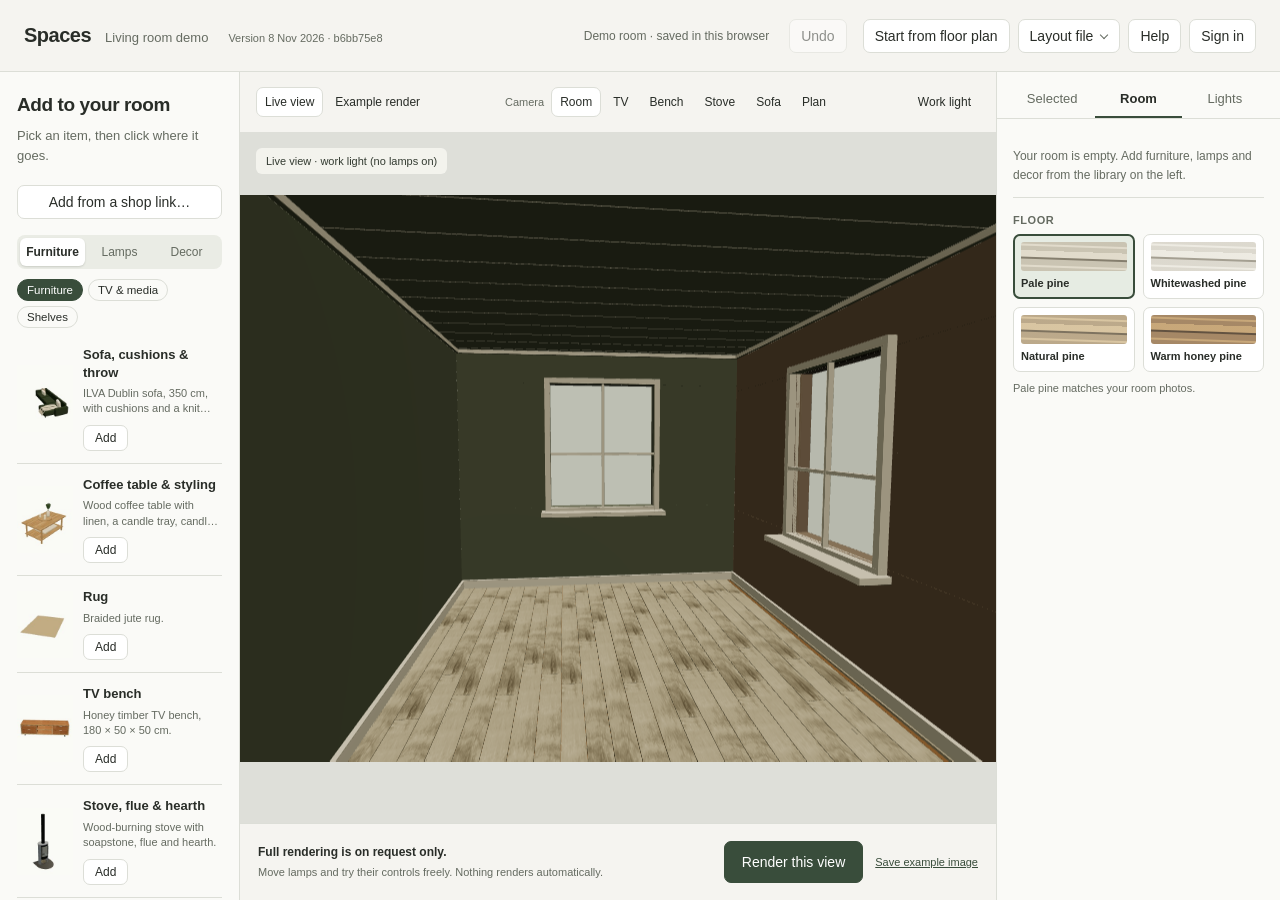
==== index.html @ 084a1c87 "Publish clearer floor-plan outlines and tracing controls Release build b6bb75e823a00968. Retains the" ====
<!doctype html>
<html lang="en"><head><meta charset="utf-8"><meta name="viewport" content="width=device-width,initial-scale=1"><title>Spaces · Room planning demo</title><link rel="stylesheet" href="style.css?v=b6bb75e823a00968"><meta name="render-service" content="https://render.spaces.proto.dk:8443"></head>
<body>
<header><div class="brand"><h1>Spaces</h1><span class="subtitle">Living room demo</span><button id="site-version" class="version" aria-label="Version and help"></button></div><div class="header-actions"><span id="save-status" role="status">Loading your room…</span><button id="undo" disabled>Undo</button><button id="generation-chip" hidden><progress max="1" value="0" aria-hidden="true"></progress><span></span></button><span id="private-project-label"></span><button id="project-save" hidden>Save project</button><button id="projects-open" hidden>My projects</button><details id="layout-menu" class="menu"><summary>Layout file</summary><div class="menu-items"><button id="export-layout">Export layout…</button><button id="import-layout">Import layout…</button><p>A portable copy of your room, lamps and camera.</p></div></details><button id="about-open">Help</button><button id="account-open" disabled>Sign in</button><input type="file" id="import-file" accept="application/json,.json" hidden></div></header>
<main>
<aside class="library" aria-label="Item library"><div class="panel-title"><h2>Add to your room</h2><p>Pick an item, then click where it goes.</p></div><button id="product-open" class="product-link-button">Add from a shop link…</button><div id="category-groups" class="category-groups" role="tablist" aria-label="Item groups"></div><div id="categories" class="categories" role="tablist" aria-label="Item categories"></div><div id="catalogue"></div></aside>
<section class="workspace" aria-label="Interactive room">
<div class="toolbar"><div class="segments"><button id="preview-tab" aria-pressed="true">Live view</button><button id="render-tab" aria-pressed="false">Example render</button></div><div id="cameras" class="segments" role="group" aria-label="Camera"><span class="segments-label">Camera</span><button data-view="room" aria-pressed="true">Room</button><button data-view="tv">TV</button><button data-view="bench">Bench</button><button data-view="stove">Stove</button><button data-view="sofa">Sofa</button><button data-view="plan">Plan</button></div><div class="segments"><button id="work-light" aria-pressed="false" title="Light the room evenly while placing. The full render always uses only your lamps.">Work light</button></div></div>
<div id="viewport"><canvas id="room-canvas" aria-label="Drag the room to change the view. Click an item to select it. Right-click for item actions."></canvas><img id="full-render" src="assets/evening.png" alt="Full Blender evening render of your measured living room" hidden><div id="loading" role="status"><strong id="loading-title">Loading the measured room…</strong><span id="loading-detail">Starting the viewer…</span><button id="retry-loading" hidden>Reload room</button></div><span class="view-badge" id="view-badge">Fast placement preview</span><div id="placement-hint" hidden><span>Click a surface to place this item.</span><button id="placement-done">Done</button></div></div>
<div class="workspace-bottom"><div><strong id="render-title">Full rendering is on request only.</strong><p id="render-status" role="status">Move lamps and try their controls freely. Nothing renders automatically.</p></div><button id="render-button" class="primary" disabled>Render this view</button><a id="download-render" href="assets/evening.png" download="living-room-evening.png">Save example image</a></div>
</section>
<aside class="inspector" aria-label="Your room"><div class="tabs" role="tablist" aria-label="Room panels"><button role="tab" id="tab-selected" data-panel="selected" aria-controls="panel-selected" aria-selected="false">Selected</button><button role="tab" id="tab-room" data-panel="room" aria-controls="panel-room" aria-selected="true">Room <span class="count" id="room-count"></span></button><button role="tab" id="tab-lights" data-panel="lights" aria-controls="panel-lights" aria-selected="false">Lights <span class="count" id="lights-count"></span></button></div>
<section id="panel-selected" class="tab-panel" role="tabpanel" aria-labelledby="tab-selected" hidden><p id="selected-empty" class="empty">Nothing selected. Click an item in the room, or choose one under Room. Right-click an item for quick actions.</p><section id="properties" hidden></section></section>
<section id="panel-room" class="tab-panel" role="tabpanel" aria-labelledby="tab-room"><div id="placed-list"></div><section class="floor-controls" aria-labelledby="floor-heading"><h3 id="floor-heading">Floor</h3><div id="floor-options" class="floor-options"></div><p class="footnote">Pale pine matches your room photos.</p></section></section>
<section id="panel-lights" class="tab-panel" role="tabpanel" aria-labelledby="tab-lights" hidden><div class="lights-head"><p id="lights-summary"></p><button id="all-off">All off</button></div><div id="light-list"></div><p class="footnote">The live view and the full render are lit by these lamps only. Work light, above the room, lights it evenly while you place things.</p></section></aside>
</main>
<dialog id="about"><button id="about-close" class="close" aria-label="Close">×</button><h2>How Spaces works</h2><h3>Add things</h3><p>Pick an item in the library on the left, then click where it goes in the room. Pieces from the starting room are added once, in their modelled size; the other lamp designs are generic examples. <b>Add from a shop link</b> brings in a product: Spaces uses the shop’s own 3D model when the page has one and otherwise builds one from its photos.</p><h3>Move and edit</h3><p>Click an item to select it and drag to move it. Its settings open under <b>Selected</b> on the right, with exact measurements. Right-click an item for quick actions: switch a lamp, hide or remove. <b>Room</b> lists everything in the room; hide, show or remove pieces there, and choose the floor. Plan view makes positions easier to see. Wall lights snap to the chosen wall.</p><h3>Lights</h3><p>Every lamp has its own switch and dimmer under <b>Lights</b>, and its colour and output under Selected. The live view is lit by your lamps only, as the full render is: light and shadows come from each bulb, and a fabric shade glows with the light passing through it. Light bouncing off walls is spread evenly and only the four brightest lamps cast shadows, so the full render remains the reference. <b>Work light</b> lights the room evenly while you place things; it never appears in a render.</p><h3>Saving and rendering</h3><p>Demo edits stay in this browser. Sign in and save a private project to store your work with your Spaces account. Use <b>Layout file</b> to export a portable backup. <b>Render this view</b> asks the Spaces renderer for a full image of a saved private project. Private project edits save automatically to your account; images update only when you request a render. Jobs run one at a time, and finished images stay in My projects.</p><h3>Groups</h3><p>Use <b>New group…</b> under Room to choose pieces that move together, such as the TV arrangement. Click a grouped piece in the room to move its group, or select it in the list to edit it alone. Ungrouping keeps positions.</p><h3>The room</h3><p>Room 287 × 363 × 240 cm. Sofa 350 cm, TV bench 180 × 50 × 50 cm on 10 cm legs, 21 mm acoustic panels, LG G5 65″ and NSG10TY soundbar. Dublin upholstery follows the ILVA references in a darker Crush Forest bouclé; walls use Dyrup’s Dried Oregano and Country Soil swatches, both 02 matt. Paint and fabric colour, lamp output and beam spread are approximations; generic lamps are not manufacturer photometric models. The chaise projection, end-window position, frame trim and forward stove area are estimated.</p><p>Textures and photographed plants: <a href="https://polyhaven.com" target="_blank" rel="noreferrer">Poly Haven, CC0</a>. <a href="https://ilva.dk/products/dublin-sofa-med-chaiselong-1?variant=54618121863507" target="_blank" rel="noreferrer">ILVA sofa reference</a>. <a href="https://dyrup.dk/farver/groen/dried-oregano" target="_blank" rel="noreferrer">Dried Oregano</a> · <a href="https://dyrup.dk/inspiration/trends/aarets-farve-2027-country-soil" target="_blank" rel="noreferrer">Country Soil</a>. Fibrotech panel finishes and slat spacing are visual approximations.</p><p class="about-version" id="about-version"></p></dialog>
<dialog id="group-dialog"><h2>Group items</h2><p>Choose the pieces that should move together. The current TV arrangement and items on the bench are selected to start.</p><label class="field"><span>Group name</span><input id="group-name" type="text" maxlength="80" value="TV arrangement"></label><div id="group-members" class="group-members"></div><p id="group-error" role="alert" hidden></p><p class="footnote">Grouping does not move anything. You can change members or ungroup later. Items attached to walls or the ceiling keep their mounting constraints.</p><div class="actions"><button id="group-cancel">Cancel</button><button id="group-save" class="primary">Save group</button></div></dialog>
<dialog id="product-dialog"><button id="product-close" class="close" aria-label="Close product import">×</button><h2>Add furniture from a link</h2><p>Paste the exact product and variant link. Spaces checks the shared library first.</p><details id="product-experiments"><summary>Try saved sofa comparisons</summary><p>Load a preserved baseline or a completed experimental model without waiting for generation. Known shape defects remain. These tests do not replace the normal product model.</p><label class="field"><span>Saved comparison</span><select id="product-experiment"><option value="">Choose Dublin or Kingston</option></select></label><button id="product-experiment-open">Inspect saved model</button></details><label class="field"><span>Product link</span><input id="product-url" type="url" placeholder="https://www.ikea.com/…" maxlength="2048"></label><button id="product-resolve" class="primary">Find product</button><p id="product-message" role="status"></p><section id="product-generation" hidden><progress id="product-generation-progress" max="1" value="0" aria-label="Model generation progress"></progress><p id="product-generation-status" role="status"></p><p id="product-running-method" class="footnote"></p><div id="generation-source-photos" hidden></div><button id="product-generation-continue" hidden>Keep editing my room</button></section><section id="product-result" hidden><h3 id="product-name"></h3><p id="product-variant"></p><p id="product-method" class="footnote" hidden></p><div id="product-source-photos" hidden></div><p id="product-dimensions"></p><p id="product-lamp" hidden></p><p id="product-fabric" hidden></p><p id="product-credit" class="shared-credit" hidden></p><a id="product-reference" target="_blank" rel="noopener noreferrer">Open product reference</a><section id="product-shared" hidden><h3>Possible shared 3D matches — check the exact product</h3><p id="product-shared-intro"></p><div id="product-shared-list"></div><p id="product-shared-status" role="status"></p><p class="footnote">Found on Sketchfab, where modellers share them under licences that let Spaces use them with credit. Pick one only if it is the same product. Spaces resizes it to the shop's sizes and names its modeller wherever it shows the model.</p></section><section id="product-generate" hidden><details id="product-generate-options"><summary id="product-generate-summary">Generate another model for comparison</summary><div id="product-generate-form" hidden><div id="generate-own"><p>On the shop page, save the main product photo (right-click it and choose Save Image) and add it here with the product's sizes.</p><label class="field"><span>Product name</span><input id="generate-name" maxlength="160" autocomplete="off"></label><label class="field"><span>Product photo · PNG, JPEG or WebP, up to 8 MB</span><input id="generate-photo" type="file" accept="image/png,image/jpeg,image/webp"></label></div><p id="generate-page" hidden>Spaces uses the shop's own product photos. Check the sizes it found and add the missing ones.</p><div class="coordinates generate-sizes"><label class="field"><span>Width (cm)</span><input id="generate-width" type="number" min="1" max="1000" step="0.1" inputmode="decimal"></label><label class="field"><span>Depth (cm)</span><input id="generate-depth" type="number" min="1" max="1000" step="0.1" inputmode="decimal"></label><label class="field"><span>Height (cm)</span><input id="generate-height" type="number" min="1" max="1000" step="0.1" inputmode="decimal"></label></div></div><label class="field"><span>Generation method</span><select id="product-generation-method"><option value="baseline">Current generator</option><option value="fidelity-live-baseline-v1">Experimental · preserved development baseline</option><option value="fidelity-live-v1">Experimental · cushion, seat and arm test</option></select></label><p class="footnote">Experimental methods use up to two product views and the exact fabric sample when usable. Work may continue beyond 15 minutes, up to a 30-minute safety limit. Results may be worse; they stay separate from the normal link cache. Nothing starts until you click Generate.</p><button id="product-generate-start" class="primary">Generate 3D model</button><p id="product-generation-description" class="footnote">Generation runs on the Spaces M1, with no cloud service, and takes 15 to 25 minutes. It fetches the shop's photos and builds the shape from the one that best shows the whole item on a plain background; the others are kept for a new attempt if you report the model. Flat items such as rugs and prints are built from the photo in seconds instead; their photo must show the whole item straight on. You can close this window and keep editing your room meanwhile; full renders and preparing other product links wait until it finishes. The result is an AI approximation of the photo: check it carefully before adding it.</p></details></section><canvas id="product-preview" aria-label="Drag to inspect the product model" hidden></canvas><div class="actions"><button data-product-view="front">Front</button><button data-product-view="side">Side</button><button data-product-view="back">Back</button><button data-product-view="threeQuarter">Three-quarter</button></div><p class="footnote">Check the front, sides and back against the product reference. A correct size alone does not establish a correct shape or finish. A supplied 3D model is used as it is; a model generated from a photo is an AI approximation.</p><button id="product-prepare" hidden>Prepare 3D preview</button><button id="product-wrong" hidden>This model is wrong…</button><label id="product-review-label" hidden><input type="checkbox" id="product-review-check"> I checked the model, variant and dimensions against the product reference. No obvious defects remain.</label><div class="actions"><button id="product-add" class="primary" hidden disabled>Add to room &amp; save for reuse</button></div></section></dialog><dialog id="report-dialog"><button id="report-close" class="close" aria-label="Close report">×</button><h2>Report a wrong model</h2><p id="report-about"></p><form id="report-form"><fieldset class="report-problems"><legend>What is wrong?</legend><label><input type="checkbox" name="problem" value="parts"> Parts missing or extra, such as a leg</label><label><input type="checkbox" name="problem" value="shape"> Wrong shape</label><label><input type="checkbox" name="problem" value="surface"> Wrong surface or colour</label><label><input type="checkbox" name="problem" value="size"> Wrong size</label><label><input type="checkbox" name="problem" value="other"> Something else</label></fieldset><label class="field"><span>What did you notice? (optional)</span><textarea id="report-note" maxlength="1000" rows="3"></textarea></label><label id="report-again-label"><input type="checkbox" id="report-again"> Try again now, from another product photo or with another seed (15 to 25 minutes)</label><p class="footnote">The model is withdrawn from the shared library at once, so nobody else is given it; items already placed in a room stay until you remove them. Your report and the model's generation files are kept, so the cause can be found and fixed for every product. The generator itself is not retrained.</p><p id="report-message" role="status"></p><div class="actions"><button type="button" id="report-cancel">Cancel</button><button type="submit" class="primary" id="report-send">Send report</button></div></form></dialog><dialog id="account-dialog"><button id="account-close" class="close" aria-label="Close account">×</button><h2 id="account-title">Sign in to Spaces</h2><p>Your private projects and reference images stay with your Spaces account. Product models are stored in the separate shared library. <a href="privacy.html" target="_blank" rel="noopener noreferrer">Privacy</a>.</p><div id="account-modes" class="actions"><button data-account-mode="login" aria-pressed="true">Sign in</button><button data-account-mode="register">Create account</button><button data-account-mode="recover">Recover account</button></div><form id="account-form"><label class="field"><span>Username</span><input id="account-username" autocomplete="username" minlength="3" maxlength="40" required></label><label id="account-invitation-field" class="field" hidden><span>Invitation code</span><input id="account-invitation" autocomplete="off" maxlength="80"></label><label id="account-recovery-field" class="field" hidden><span>Recovery code</span><input id="account-recovery-input" autocomplete="off" maxlength="100"></label><section id="account-social"><p>Use your existing account. New Spaces accounts still need an invitation and a Spaces username.</p><div class="actions"><button type="button" data-social-provider="google" disabled>Continue with Google</button><button type="button" data-social-provider="apple" disabled>Continue with Apple</button></div><p id="account-social-status" class="footnote"></p></section><label class="field"><span>Password</span><input id="account-password" type="password" autocomplete="current-password" maxlength="256" required></label><button id="account-password-toggle" type="button" aria-controls="account-password" aria-pressed="false">Show password</button><label id="account-confirm-field" class="field" hidden><span>Repeat password</span><input id="account-confirm" type="password" autocomplete="new-password" maxlength="256"></label><p class="footnote">New passwords need at least 12 characters. Registration is invitation-only.</p><button id="account-submit" class="primary" type="submit">Sign in</button></form><section id="account-signed" hidden><p>Signed in as <strong id="account-user"></strong>.</p><div class="actions"><button id="account-logout">Sign out</button><button id="account-invite" hidden>Create invitation</button></div><p id="account-backup-status" class="footnote"></p><section id="account-social-links"><h3>Connected sign-in options</h3><p>Connect your provider here to keep using this same Spaces account and its private projects.</p><div class="actions"><button type="button" data-social-provider="google" disabled>Connect Google</button><button type="button" data-social-provider="apple" disabled>Connect Apple</button></div><p id="account-linked-status" class="footnote"></p></section><details id="account-sketchfab"><summary>Sketchfab</summary><p>Ready-made 3D models of many products are shared on Sketchfab. Sketchfab lets a model be downloaded only by someone with a free Sketchfab account, so Spaces uses your key when you choose one of those models. On Sketchfab, open Settings, then Password &amp; API, copy your API token and paste it here.</p><p id="account-sketchfab-status" class="footnote"></p><form id="account-sketchfab-form"><label class="field"><span>Sketchfab API token</span><input id="account-sketchfab-token" type="password" autocomplete="off" spellcheck="false" maxlength="64"></label><div class="actions"><button type="submit">Save key</button><button type="button" id="account-sketchfab-remove" hidden>Remove key</button></div></form><p class="footnote">Spaces keeps the key with your account, uses it only to download the models you choose, and never shows it again.</p></details><details id="account-password-options"><summary>Change password</summary><form id="account-password-form"><label class="field"><span>Current password</span><input id="account-current-password" type="password" autocomplete="current-password" maxlength="256" required></label><label class="field"><span>New password</span><input id="account-new-password" type="password" autocomplete="new-password" minlength="12" maxlength="256" required></label><button type="submit">Change password</button></form></details></section><section id="account-recovery" hidden><p>Save this code somewhere private. If you lose access to your sign-in method, it lets you recover your account without email. Spaces cannot show it again.</p><pre id="account-recovery-code"></pre><div class="actions"><button id="account-recovery-save">Download recovery code</button><button id="account-recovery-done" class="primary">I saved my code</button></div></section><p id="account-message" role="alert"></p></dialog>
<dialog id="projects-dialog"><button id="projects-close" class="close" aria-label="Close projects">×</button><h2>My private projects</h2><p id="projects-message" role="status"></p><button id="project-refresh">Refresh</button><div id="project-list"></div><h3>Save a new project</h3><p>The current room becomes a private project. Once saved, its matching demo draft is cleared from this browser so it is not left visible after sign-out.</p><label class="field"><span>Project name</span><input id="project-name" maxlength="100" value="My room"></label><button id="project-create" class="primary">Save current room as new project</button><section id="project-detail" hidden><h3>Saved versions</h3><button id="project-versions">Show version history</button><div id="project-history"></div><h3>Private reference images</h3><p>These belong to this project. Uploading does not request a render or AI generation.</p><label class="field"><span>Add a PNG, JPEG or WebP image (up to 8 MB)</span><input id="project-upload" type="file" accept="image/png,image/jpeg,image/webp"></label><div id="project-references"></div><h3>Private renders</h3><div id="project-renders"></div></section></dialog>
<div id="toast" role="status" hidden></div><script src="boot.js?v=b6bb75e823a00968" data-build="b6bb75e823a00968" data-backend="none" data-built="2026-11-08"></script><script type="module" src="app.js?v=b6bb75e823a00968"></script></body></html>
---- style.css ----
:root{color-scheme:light;--paper:#f5f4f0;--white:#fff;--ink:#292d28;--muted:#656b61;--line:#dcded7;--green:#394d3b;--tint:#e6ece3;--radius:7px;font-family:-apple-system,BlinkMacSystemFont,"Segoe UI",sans-serif;font-size:14px}*{box-sizing:border-box}body{margin:0;background:var(--paper);color:var(--ink)}button,input,select{font:inherit}button,a{touch-action:manipulation}button{cursor:pointer;border:1px solid var(--line);border-radius:var(--radius);background:var(--white);color:var(--ink);padding:8px 11px;white-space:nowrap}button:hover{background:#edf0e9}button:disabled{cursor:default;opacity:.5}button:focus-visible,a:focus-visible,input:focus-visible,select:focus-visible{outline:3px solid #839d7d;outline-offset:2px}a{color:var(--green)}header{height:72px;padding:0 24px;display:flex;align-items:center;justify-content:space-between;border-bottom:1px solid var(--line);gap:20px}.brand{display:flex;gap:14px;align-items:baseline;min-width:0}h1{font-size:20px;font-weight:600;letter-spacing:-.5px;margin:0}.subtitle{color:var(--muted);font-size:13px}.header-actions{display:flex;gap:8px;align-items:center}#save-status{font-size:12px;color:var(--muted);margin-right:12px;max-width:190px}main{display:grid;grid-template-columns:240px minmax(320px,1fr) 284px;height:calc(100dvh - 72px);min-height:600px}.library,.inspector{overflow:auto;background:#fafaf7;padding:22px 17px}.library{border-right:1px solid var(--line)}.inspector{border-left:1px solid var(--line)}.panel-title h2{font-size:19px;letter-spacing:-.4px;font-weight:600;margin:0 0 10px}.panel-title p{color:var(--muted);line-height:1.5;font-size:13px;margin:0 0 20px}.categories{display:flex;gap:5px;flex-wrap:wrap;margin-bottom:6px}.categories button{font-size:11.5px;padding:4px 9px;border-radius:20px;background:transparent}.categories button[aria-selected=true]{background:var(--green);color:white;border-color:var(--green)}.lamp-card{display:grid;grid-template-columns:65px 1fr;gap:10px;padding:15px 0;border-bottom:1px solid var(--line);align-items:center}.lamp-card img{width:65px;height:84px;object-fit:contain}.lamp-card h3{font-size:13px;line-height:1.35;font-weight:600;margin:0 0 5px}.lamp-card p{font-size:11px;line-height:1.4;color:var(--muted);margin:0 0 8px}.lamp-card button{padding:5px 11px;font-size:12px}.footnote{font-size:11px;line-height:1.55;color:var(--muted);margin:16px 0}.workspace{display:flex;min-width:0;flex-direction:column;background:#dedfd9}.toolbar{min-height:60px;display:flex;align-items:center;justify-content:space-between;gap:8px;padding:12px 16px;background:var(--paper);flex-wrap:wrap}.segments{display:flex;gap:3px}.segments button{background:transparent;border-color:transparent;font-size:12px;padding:7px 8px}.segments button[aria-pressed=true]{background:white;border-color:var(--line)}#viewport{flex:1;position:relative;overflow:hidden;min-height:350px}#room-canvas{display:block;position:absolute;left:50%;top:50%;transform:translate(-50%,-50%);touch-action:none}#full-render{width:100%;height:100%;position:absolute;inset:0;object-fit:contain;background:#25251f;user-select:none}.view-badge{position:absolute;left:16px;top:16px;padding:7px 10px;border-radius:6px;background:#f6f6f0e8;color:#333b31;font-size:11px;pointer-events:none}#loading{position:absolute;inset:0;display:grid;place-items:center;background:#e8e9e2;font-size:14px;z-index:5}#loading[hidden]{display:none}#placement-hint{position:absolute;bottom:18px;left:16px;right:16px;background:#f8faf4f2;padding:12px 14px;border-radius:7px;display:flex;justify-content:space-between;align-items:center;gap:12px;font-size:12px}#placement-hint[hidden]{display:none}#placement-hint button{padding:5px 10px}.workspace-bottom{background:var(--paper);display:flex;padding:17px 18px;align-items:center;gap:12px;border-top:1px solid var(--line)}.workspace-bottom>div{flex:1}.workspace-bottom strong{font-size:12px;font-weight:600}.workspace-bottom p{font-size:11px;line-height:1.5;color:var(--muted);margin:5px 0 0;max-width:400px}.primary{background:var(--green);color:white;border-color:var(--green);padding:12px 17px}.primary:hover{background:#2e4231}.workspace-bottom a{font-size:11px;white-space:nowrap}.actions{display:flex;flex-wrap:wrap;gap:6px;margin:12px 0 18px}.actions button{font-size:11px;padding:5px 10px}.placed-row{display:flex;align-items:center;gap:7px;margin:4px -5px;padding:8px 5px;border-radius:6px}.placed-row.selected{background:var(--tint)}.placed-row>button:first-child{background:transparent;border:0;flex:1;text-align:left;white-space:normal;padding:2px;font-size:12px;line-height:1.4}.switch{position:relative;width:32px;height:19px;padding:0;border:0;border-radius:20px;background:#c5c9bf;flex-shrink:0}.switch::after{content:"";position:absolute;width:13px;height:13px;left:3px;top:3px;border-radius:50%;background:white;transition:left .1s}.switch[aria-checked=true]{background:var(--green)}.switch[aria-checked=true]::after{left:16px}.empty{font-size:12px;color:var(--muted);line-height:1.6}#properties h3{font-size:14px;font-weight:600;margin:0 0 5px}#properties .description{font-size:11px;line-height:1.5;color:var(--muted);margin-bottom:14px}.field{display:block;margin:12px 0}.field>span,.field-label{font-size:11px;color:var(--muted);display:flex;justify-content:space-between;margin-bottom:6px}.field input[type=number],.field select{width:100%;background:white;border:1px solid var(--line);border-radius:5px;padding:7px 8px;color:var(--ink);min-width:0}input[type=range]{width:100%;accent-color:var(--green);height:17px}.coordinates{display:grid;grid-template-columns:1fr 1fr;gap:8px}.coordinates .field{margin:3px 0}.coordinates input{font-size:12px}.finish-options{display:flex;gap:5px;margin-bottom:12px}.finish-options button{font-size:11px;padding:6px 10px}.finish-options button[aria-pressed=true]{border-color:var(--green);background:var(--tint)}#position-warning{font-size:11px;line-height:1.5;color:#8c4a25}dialog{border:1px solid var(--line);border-radius:10px;padding:32px;max-width:640px;max-height:85dvh;overflow:auto;color:var(--ink);background:var(--paper)}dialog::backdrop{background:#1c221999}dialog h2{font-size:24px;letter-spacing:-.6px;margin-top:0}dialog h3{font-size:16px;margin-top:25px}dialog p{font-size:13px;line-height:1.7;color:#4b5147}.close{float:right;font-size:20px;padding:2px 9px;margin:-12px -12px 0 12px}#toast{position:fixed;bottom:24px;left:50%;transform:translateX(-50%);z-index:100;background:#283c2b;color:white;box-shadow:0 4px 24px #0002;padding:12px 20px;border-radius:7px;font-size:13px;max-width:90vw}.field small{color:var(--muted);font-size:10px}.stale{color:#94622f!important}@media(max-width:1150px){main{grid-template-columns:210px minmax(290px,1fr) 252px}.library,.inspector{padding:18px 12px}.toolbar{padding:10px 9px}.segments button{padding:6px}.workspace-bottom{flex-wrap:wrap;padding:12px}.workspace-bottom>div{min-width:100%}header{padding:0 16px}.subtitle{display:none}#save-status{max-width:135px}}@media(max-width:820px){header{height:auto;min-height:72px;align-items:flex-start;padding:16px;flex-wrap:wrap;gap:10px}.header-actions{flex-wrap:wrap}#save-status{min-width:150px}main{height:auto;min-height:calc(100dvh - 100px);grid-template-columns:190px minmax(0,1fr)}.workspace{min-height:600px}.inspector{grid-column:1/-1;border-top:1px solid var(--line);border-left:0}}@media(max-width:560px){main{display:flex;flex-direction:column}.library{max-height:360px;order:2;border-top:1px solid var(--line)}.workspace{order:1;min-height:570px}.inspector{order:3;display:block}.catalogue{display:flex}.lamp-card{grid-template-columns:60px 1fr}.workspace-bottom>div{min-width:100%}.toolbar{min-height:86px}header h1{font-size:18px}}
.remove-icon{padding:1px 6px;font-size:19px;line-height:22px;background:transparent;border-color:transparent;color:var(--muted)}.remove-icon:hover{background:#f3e8e1;color:#8c4a25}
.floor-controls{border-top:1px solid var(--line);padding-top:18px;margin-top:22px}.floor-controls h3{font-size:13px;margin:0;font-weight:600}.floor-controls .footnote{margin:10px 0}.floor-options{display:grid;grid-template-columns:1fr 1fr;gap:8px}.floor-option{white-space:normal;text-align:left;padding:7px;display:flex;flex-direction:column;gap:5px;min-width:0}.floor-option[aria-pressed=true]{border:2px solid var(--green);padding:6px;background:var(--tint)}.floor-option strong{font-size:11px;line-height:1.35;font-weight:600}.floor-option small{font-size:10px;line-height:1.4;color:var(--muted)}.floor-swatch{height:29px;width:100%;border-radius:3px;background:repeating-linear-gradient(2deg,var(--wood-mid) 0 4px,var(--wood-light) 5px 6px,var(--wood-mid) 7px 12px,var(--wood-dark) 13px 14px,var(--wood-light) 15px 21px);opacity:.85}
#loading{display:flex;flex-direction:column;align-items:center;justify-content:center;gap:14px;text-align:center;padding:28px}#loading-title{font-size:16px;font-weight:600}#loading-detail{font-size:13px;line-height:1.6;max-width:400px;color:var(--muted)}#retry-loading[hidden]{display:none}

.item-illustration{display:block;width:60px;height:82px;border-radius:3px}.item-illustration.panel{background:repeating-linear-gradient(90deg,#b59466 0 5px,#302e25 5px 8px)}.item-illustration.shelf{height:12px;background:#af8c5a;box-shadow:0 4px 0 #82653f;transform:skewY(-8deg)}.item-illustration.plant{font-size:45px;display:flex;align-items:center;justify-content:center}.check-field{font-size:11px;line-height:1.5}.check-field input{vertical-align:middle;margin-right:6px}

.placed-row small{display:block;color:var(--muted);font-size:10px;line-height:1.4;margin-top:3px}.membership-note{border-top:1px solid var(--line);padding-top:10px;margin-top:14px}.membership-note p{font-size:11px;line-height:1.5;color:var(--muted)}.membership-note button{font-size:11px;white-space:normal}.group-members{max-height:38dvh;overflow:auto;border-top:1px solid var(--line);border-bottom:1px solid var(--line);padding:8px 0}.group-member{display:flex;gap:10px;align-items:flex-start;padding:8px 2px;font-size:13px;line-height:1.45}.group-member input{margin-top:3px;accent-color:var(--green)}.group-member small{display:block;color:var(--muted);font-size:11px}#group-name{width:100%;padding:9px;border:1px solid var(--line);border-radius:5px;background:white;color:var(--ink)}#group-error{color:#8c4a25;font-size:12px}

#item-menu{position:fixed;z-index:110;width:218px;max-width:calc(100vw - 16px);max-height:calc(100dvh - 16px);overflow:auto;background:var(--white);border:1px solid var(--line);border-radius:9px;padding:7px;box-shadow:0 8px 28px #19251933}#item-menu[hidden]{display:none}#item-menu>strong{display:block;font-size:12px;padding:8px 9px;border-bottom:1px solid var(--line);margin-bottom:4px}#item-menu>button{display:block;width:100%;border:0;text-align:left;font-size:12px;padding:9px}#item-menu [data-item-action=remove]{color:#8c3e28}.menu-brightness{display:block;padding:8px 9px;font-size:11px}.menu-brightness output{float:right;color:var(--muted)}.menu-brightness input{display:block;margin-top:8px}

.product-link-button{width:100%;margin:0 0 16px}#product-dialog{max-width:620px;width:calc(100% - 28px);max-height:92vh;overflow:auto}#product-url{width:100%}#product-preview{width:100%;max-width:480px;height:auto;aspect-ratio:1.2;display:block;margin:14px auto;touch-action:none}#product-preview[hidden]{display:none}#product-review-label{display:block;margin:18px 0}#product-review-label[hidden]{display:none}#product-message{white-space:pre-line}#product-generate,#product-generation{margin:16px 0}#product-generate[hidden],#product-generation[hidden],#product-generate-form[hidden]{display:none}#product-generation progress{width:100%;height:10px;accent-color:var(--green)}#product-generation p{margin:6px 0 0}#product-generation-continue{margin-top:10px}#product-generation-continue[hidden]{display:none}#generation-chip{display:flex;align-items:center;gap:8px;font-size:12px;padding:6px 10px}#generation-chip[hidden]{display:none}#generation-chip progress{width:52px;height:6px;accent-color:var(--green)}#generation-chip progress[hidden]{display:none}#generation-chip[data-state=ready]{background:var(--tint);border-color:var(--green)}#generation-chip[data-state=failed]{color:#8c4a25}.generate-sizes{grid-template-columns:repeat(3,minmax(0,1fr))}#generate-name{width:100%;background:white;border:1px solid var(--line);border-radius:5px;padding:7px 8px;color:var(--ink)}#generate-photo{max-width:100%}

#account-dialog,#projects-dialog{max-width:620px;width:calc(100% - 28px);max-height:90dvh;overflow:auto}#account-dialog input:not([type=checkbox]),#project-name{width:100%;padding:9px;border:1px solid var(--line);border-radius:5px;background:white;color:var(--ink)}#account-dialog [hidden],#projects-dialog [hidden]{display:none}#account-dialog pre{white-space:pre-wrap;overflow-wrap:anywhere;padding:15px;background:#e7eadf;font-size:14px}#account-message,#projects-message{line-height:1.55}#private-project-label{font-size:11px;color:var(--green);max-width:180px;overflow:hidden;text-overflow:ellipsis;white-space:nowrap}.private-project-row{display:flex;align-items:center;gap:8px;padding:12px 0;border-bottom:1px solid var(--line);font-size:12px}.private-project-row>div,.private-project-row>span{flex:1;min-width:0;overflow-wrap:anywhere}.private-project-row small{display:block;color:var(--muted);margin-top:5px}.private-project-row button{font-size:11px;white-space:normal}#projects-dialog h3{margin-top:26px}#account-modes{margin:18px 0}#account-signed details{margin-top:18px}
.library-subheading{font-size:11px;font-weight:600;color:var(--muted);margin:14px 0 0}
.piece-state{font-size:10px;color:var(--green);margin-left:8px}
.item-illustration.piece{background:var(--tint)}

#report-dialog{width:calc(100% - 28px);max-width:520px}#report-dialog [hidden]{display:none}.report-problems{border:1px solid var(--line);border-radius:var(--radius);padding:10px 14px;margin:0}.report-problems legend{font-size:12px;font-weight:600;padding:0 4px}.report-problems label,#report-again-label{display:flex;gap:8px;align-items:flex-start;font-size:13px;line-height:1.45;margin:7px 0}#report-note{width:100%;background:white;border:1px solid var(--line);border-radius:5px;padding:7px 8px;color:var(--ink);font:inherit;resize:vertical}#product-wrong{margin-top:8px}

/* Header: the room's name and version, then saving, undo and the few page-wide actions. */
.version{border:0;background:transparent;padding:3px 6px;font-size:11px;color:var(--muted);white-space:nowrap}.version:hover{background:#edf0e9;color:var(--ink)}
.menu{position:relative}.menu>summary{list-style:none;cursor:pointer;border:1px solid var(--line);border-radius:var(--radius);background:var(--white);padding:8px 11px;white-space:nowrap}.menu>summary::-webkit-details-marker{display:none}.menu>summary::after{content:"";display:inline-block;width:5px;height:5px;margin:0 1px 3px 8px;border:solid var(--muted);border-width:0 1.5px 1.5px 0;transform:rotate(45deg)}.menu>summary:hover{background:#edf0e9}.menu>summary:focus-visible{outline:3px solid #839d7d;outline-offset:2px}
.menu-items{position:absolute;right:0;top:calc(100% + 6px);z-index:120;width:230px;background:var(--white);border:1px solid var(--line);border-radius:9px;padding:6px;box-shadow:0 8px 28px #19251933}.menu-items button{display:block;width:100%;border:0;text-align:left;font-size:13px;padding:9px}.menu-items p{font-size:11px;line-height:1.45;color:var(--muted);margin:4px 9px 6px;white-space:normal}

/* Library: three groups, each with a row of short filters. */
.category-groups{display:flex;gap:2px;padding:3px;margin-bottom:10px;border-radius:8px;background:#eaece5}.category-groups button{flex:1;border:0;border-radius:6px;background:transparent;font-size:12px;padding:7px 4px;color:var(--muted)}.category-groups button[aria-selected=true]{background:var(--white);color:var(--ink);font-weight:600;box-shadow:0 1px 2px #1a221a26}
.lamp-card{grid-template-columns:56px 1fr;padding:12px 0}.lamp-card img,.lamp-card .item-illustration{width:56px;height:70px}.lamp-card p{display:-webkit-box;-webkit-line-clamp:2;-webkit-box-orient:vertical;overflow:hidden}
.segments-label{font-size:11px;color:var(--muted);align-self:center;margin:0 4px 0 2px}

/* Right panel: Selected, Room and Lights tabs. */
.inspector{padding:0}
.tabs{position:sticky;top:0;z-index:2;display:flex;padding:8px 12px 0;background:#fafaf7;border-bottom:1px solid var(--line)}.tabs button{flex:1;border:0;border-bottom:2px solid transparent;border-radius:0;background:transparent;padding:11px 4px 10px;font-size:13px;color:var(--muted)}.tabs button:hover{background:transparent;color:var(--ink)}.tabs button[aria-selected=true]{color:var(--ink);font-weight:600;border-bottom-color:var(--green)}
.count{display:inline-block;min-width:18px;font-size:10px;font-weight:500;line-height:16px;text-align:center;padding:0 5px;margin-left:3px;border-radius:9px;background:#e4e7df;color:var(--muted)}.count:empty{display:none}
.tab-panel{padding:16px 16px 28px}.tab-panel[hidden]{display:none}
#selected-empty{margin:6px 0}#selected-empty[hidden]{display:none}
.room-section{margin:0 0 18px}.room-section h3{font-size:11px;font-weight:600;letter-spacing:.05em;text-transform:uppercase;color:var(--muted);margin:0 0 4px}.room-section .count{text-transform:none;letter-spacing:0}
.placed-row{gap:2px;margin:1px -6px;padding:2px 4px 2px 6px}.placed-row:hover{background:#f0f2ec}.placed-row.selected{background:var(--tint)}.placed-row>button:first-child{font-size:12.5px}.placed-row.is-hidden>button:first-child{color:var(--muted)}.group-row strong{font-weight:600}
.icon-button{padding:4px 5px;line-height:0;background:transparent;border-color:transparent;color:var(--muted)}.icon-button:hover{background:#e6e9e1;color:var(--ink)}.placed-row .icon-button,.placed-row .remove-icon{opacity:.6}.placed-row:hover .icon-button,.placed-row:hover .remove-icon,.placed-row .icon-button:focus-visible,.placed-row .remove-icon:focus-visible,.placed-row.is-hidden .icon-button{opacity:1}
#group-media{font-size:12px;margin:6px 0 2px;padding:6px 10px}
.floor-controls{margin-top:4px;padding-top:16px}.floor-controls h3{font-size:11px;letter-spacing:.05em;text-transform:uppercase;color:var(--muted);margin:0 0 8px}.floor-controls .footnote{margin:8px 0 0}.floor-option small{display:none}
.lights-head{display:flex;align-items:center;justify-content:space-between;gap:10px;margin-bottom:4px}.lights-head p{margin:0;font-size:12px;color:var(--muted)}.lights-head button{font-size:12px;padding:6px 10px}
.light-row{padding:10px 0;border-bottom:1px solid var(--line)}.light-row>div:first-child{display:flex;align-items:center;gap:8px}.light-name{flex:1;min-width:0;border:0;background:transparent;text-align:left;white-space:normal;padding:2px 0;font-size:12.5px;line-height:1.4;color:var(--ink)}button.light-name:hover{background:transparent;text-decoration:underline}.light-name small{display:block;font-size:10px;color:var(--muted)}.light-row.selected .light-name{font-weight:600}.light-row.off .light-name{color:var(--muted)}
.light-row .level{display:flex;align-items:center;gap:8px;margin-top:6px}.light-row .level input{height:14px}.light-row output{flex:0 0 32px;font-size:10px;color:var(--muted);text-align:right}.light-row.removed button{font-size:11px;padding:4px 9px}
.about-version{font-size:11px!important;color:var(--muted)!important;border-top:1px solid var(--line);padding-top:12px;margin-top:22px}
#properties .light-row{border-bottom:1px solid var(--line);margin:-4px 0 6px;padding-top:0}#properties .light-row .light-name{font-size:11px;color:var(--muted)}
.item-illustration.shop{display:flex;align-items:center;justify-content:center;background:var(--tint);color:var(--green)}.shop-card .shop-meta{display:block;font-size:10.5px;margin:-4px 0 8px}.shop-actions{display:flex;align-items:center;gap:10px;flex-wrap:wrap}.shop-actions a{font-size:11px;white-space:nowrap}.shop-card .text-button{display:block;background:transparent;border:0;color:var(--muted);font-size:10.5px;padding:0;margin-top:7px;text-decoration:underline;text-underline-offset:2px}.shop-card .text-button:hover{color:var(--ink);background:transparent}.shop-card .piece-state{display:block;margin:6px 0 0}.shop-card .piece-state[hidden],.shop-card .text-button[hidden]{display:none}
#product-shared[hidden],#product-shared-status:empty{display:none}#product-shared-list{display:grid;gap:10px;margin:10px 0}.shared-model{display:grid;grid-template-columns:128px 1fr;gap:12px;align-items:center;padding:10px;border:1px solid var(--line);border-radius:var(--radius);background:var(--white)}.shared-model img{width:128px;height:96px;object-fit:cover;border-radius:5px;background:var(--tint)}.shared-model h4{font-size:13px;line-height:1.35;margin:0 0 4px}.shared-model p{font-size:11.5px;line-height:1.5;margin:0 0 8px;color:var(--muted)}.shared-model button{font-size:12px;padding:6px 11px}.shared-credit{font-size:12px!important}@media(max-width:560px){.shared-model{grid-template-columns:84px 1fr}.shared-model img{width:84px;height:63px}}
/* Floor-plan setup extends the existing app palette; source plans are private
   reference images in a measured SVG editor, never public website assets. */
.floorplan-editor{width:min(1500px,96vw);max-width:none;height:min(1000px,94dvh);max-height:96dvh;padding:0;overflow:hidden;background:#f7f7f1;color:#263b2c;border:1px solid #ccd1c3;border-radius:12px;box-shadow:0 24px 100px #17251e55}
.floorplan-editor::backdrop{background:#17251e85}
.plan-header{display:flex;align-items:center;justify-content:space-between;padding:18px 24px;border-bottom:1px solid #d9ddcf;min-height:80px}
.plan-header h2{margin:3px 0;font-size:24px}.plan-eyebrow{margin:0;font-size:10px;letter-spacing:.12em;color:#66705e}.plan-header .close{position:static;flex-shrink:0}
.plan-layout{display:grid;grid-template-columns:300px minmax(0,1fr);height:calc(100% - 164px);min-height:200px}
.plan-setup{overflow-y:auto;padding:18px 20px;border-right:1px solid #d9ddcf;background:#f4f4ec}.plan-setup section{padding-top:15px;margin-top:16px;border-top:1px solid #d9ddcf}.plan-setup h3{font-size:15px;margin:0 0 8px}.plan-setup h4{font-size:14px;margin:6px 0}.plan-setup p{font-size:12px;line-height:1.55}.plan-setup .field{display:grid;gap:5px;margin:10px 0}.plan-setup .field span{font-size:12px}.plan-setup input:not([type=checkbox]),.plan-setup select{width:100%;min-width:0;padding:9px;border:1px solid #c9d0c0;border-radius:5px;background:white;color:#263b2c}.plan-setup input:focus,.plan-setup select:focus{outline:2px solid #7b9567;outline-offset:1px}
.plan-file-actions{display:flex;gap:7px}.plan-file-actions button:first-child{background:#36573c;color:white}.plan-file-actions button{flex:1}.plan-help{color:#68715f}.plan-measure{display:grid;grid-template-columns:minmax(0,1fr) 70px;gap:8px;margin-bottom:8px}
#plan-properties button{margin:6px 6px 0 0}#plan-properties label:has(input[type=checkbox]){display:flex;gap:7px;font-size:12px;align-items:flex-start;margin:12px 0}
.plan-workspace{min-width:0;display:flex;flex-direction:column;background:#e9ede3}.plan-tools{display:flex;align-items:center;gap:8px;padding:12px;flex-wrap:wrap;border-bottom:1px solid #d6dbce;background:#f7f7f1}.plan-tools button[aria-pressed=true]{background:#36573c;color:white}.plan-tools label{display:flex;align-items:center;gap:5px;font-size:11px;margin-left:auto}.plan-tools input{width:70px;accent-color:#587b43}.plan-tools label+label{margin-left:0}
#plan-canvas-wrap{flex:1;min-height:0;overflow:auto;padding:18px;position:relative}#plan-canvas{display:block;min-width:100%;min-height:480px;height:100%;background:#fff;box-shadow:0 2px 10px #263b2c12;touch-action:none}#plan-canvas [data-point],#plan-canvas [data-calibration]{cursor:grab}#plan-canvas [data-wall],#plan-canvas [data-room],#plan-canvas [data-opening]{cursor:pointer}#plan-canvas :focus{outline:none;filter:drop-shadow(0 0 5px #c08732)}
.plan-caption{display:flex;justify-content:space-between;gap:16px;padding:10px 16px;font-size:11px;color:#56644e;background:#f7f7f1;border-top:1px solid #d6dbce}.plan-footer{display:flex;align-items:center;justify-content:space-between;gap:20px;padding:14px 22px;min-height:82px;border-top:1px solid #d6dbce;background:#f7f7f1}.plan-footer p{font-size:12px;line-height:1.5;margin:0;max-width:850px}.plan-footer button{flex-shrink:0;min-height:42px}.home-controls{padding:10px 0;border-bottom:1px solid #d9ddcf;margin-bottom:10px}.home-controls label{display:grid;gap:4px;font-size:11px;margin:7px 0}.home-controls select{padding:6px;width:100%}.home-controls p{font-size:11px;line-height:1.5;color:#68715f}.home-controls button{margin:6px 5px 0 0}
@media(max-width:800px){.floorplan-editor{width:98vw;height:97dvh;max-height:98dvh}.plan-layout{grid-template-columns:230px minmax(300px,1fr);overflow:auto}.plan-setup{padding:12px}.plan-header{padding:14px 16px}.plan-header h2{font-size:20px}.plan-tools label{margin-left:0}.plan-caption{flex-direction:column;gap:3px}.plan-footer{padding:10px 14px;gap:10px}.plan-footer p{font-size:11px}}

.floorplan-editor [hidden]{display:none!important}
.plan-layout{grid-template-rows:minmax(0,1fr)}.plan-setup,.plan-workspace{min-height:0;height:auto}.plan-setup{width:auto}.plan-workspace{margin:0;padding:0;overflow:hidden}
#plan-canvas{min-height:0}.floorplan-editor button,.floorplan-editor input,.floorplan-editor select{font:inherit}

.plan-file-actions{flex-wrap:wrap}.plan-file-actions button{flex-basis:45%}
.plan-selection{width:min(1200px,94vw);max-width:none;max-height:94dvh;padding:22px;border:1px solid #bbc6b6;border-radius:12px;background:#f7f7f1;color:#263b2c;overflow:auto}.plan-selection::backdrop{background:#17251e85}.plan-selection-heading{display:flex;justify-content:space-between;align-items:center;gap:15px}.plan-selection h2{font-size:23px;margin:0}.plan-selection p{font-size:12px;line-height:1.6}.plan-selection-layout{display:grid;grid-template-columns:minmax(0,1fr) 260px;gap:22px}.plan-selection-layout>div{background:white;align-self:start}.plan-selection svg{width:100%;max-height:65vh;min-height:260px;touch-action:none}.plan-selection [data-crop-handle]{cursor:grab}.plan-selection aside{width:auto;padding:0;border:0;overflow:visible}.plan-selection label{display:grid;gap:4px;font-size:12px;margin:10px 0}.plan-selection select,.plan-selection input{padding:8px;width:100%;min-width:0}.crop-values{display:grid;grid-template-columns:1fr 1fr;gap:0 8px}.plan-selection footer{display:flex;justify-content:space-between;align-items:center;gap:15px;padding:10px 0 0;margin-top:12px}.plan-selection footer p{margin:0}.plan-selection [hidden]{display:none!important}@media(max-width:700px){.plan-selection-layout{grid-template-columns:1fr}.plan-selection svg{max-height:40vh}.plan-selection aside{display:block}}

.drawing-options{display:grid;grid-template-columns:repeat(auto-fit,minmax(150px,1fr));gap:12px;margin:16px 0}.drawing-option{display:grid;grid-template-rows:130px auto;gap:8px;text-align:left;padding:10px;background:#fff;border:2px solid #d2d8cb;border-radius:7px;color:#263b2c}.drawing-option svg{width:100%;height:130px;min-height:0;max-height:130px;background:white}.drawing-option span{font-size:13px;font-weight:600}.drawing-option[aria-checked=true]{border-color:#456d3c;background:#edf3e5}.plan-selection-layout svg{max-height:45vh}

.plan-selection [data-photo-mode],.plan-selection [data-photo-apply],.plan-selection [data-photo-reset],.plan-selection [data-suggest-angle]{font-size:12px;padding:7px;margin:4px 0}.plan-selection [data-photo-options]{border:1px solid #b6c9bc;background:#eef3e9;padding:10px;margin:7px 0}.plan-selection [data-paper-point]{cursor:grab}
/* Keep all four paper corners visible while the adjacent correction fields
   scroll into view. On narrow screens the controls follow the image normally. */
@media(min-width:701px){.plan-selection-layout>div{position:sticky;top:8px}}
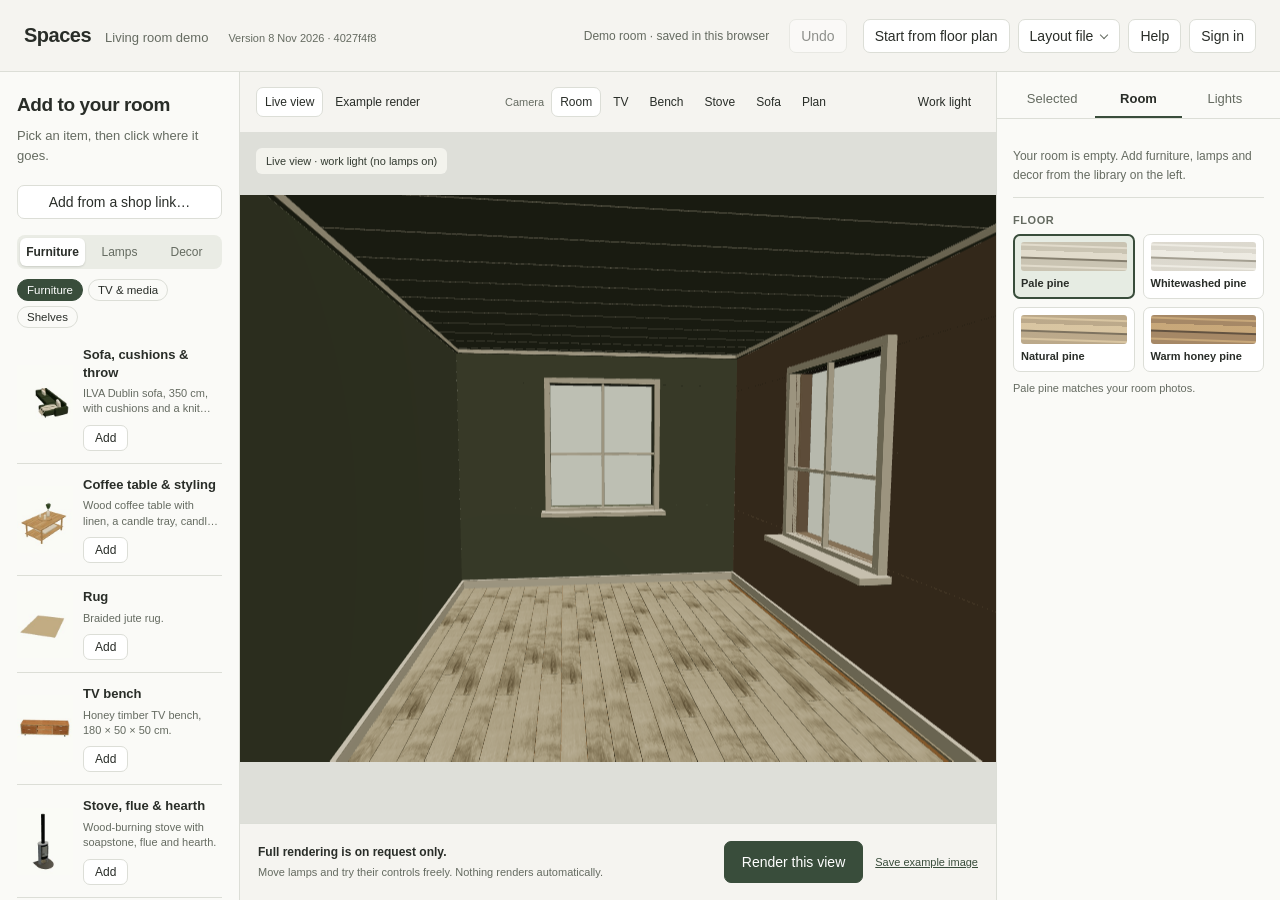
==== commit 01be3d65: "Fix vertically mirrored imported floor-plan views Build 4027f4f8776b6a40 aligns drawing coordinates," ====
--- a/index.html
+++ b/index.html
@@ -1,5 +1,5 @@
 <!doctype html>
-<html lang="en"><head><meta charset="utf-8"><meta name="viewport" content="width=device-width,initial-scale=1"><title>Spaces · Room planning demo</title><link rel="stylesheet" href="style.css?v=b6bb75e823a00968"><meta name="render-service" content="https://render.spaces.proto.dk:8443"></head>
+<html lang="en"><head><meta charset="utf-8"><meta name="viewport" content="width=device-width,initial-scale=1"><title>Spaces · Room planning demo</title><link rel="stylesheet" href="style.css?v=4027f4f8776b6a40"><meta name="render-service" content="https://render.spaces.proto.dk:8443"></head>
 <body>
 <header><div class="brand"><h1>Spaces</h1><span class="subtitle">Living room demo</span><button id="site-version" class="version" aria-label="Version and help"></button></div><div class="header-actions"><span id="save-status" role="status">Loading your room…</span><button id="undo" disabled>Undo</button><button id="generation-chip" hidden><progress max="1" value="0" aria-hidden="true"></progress><span></span></button><span id="private-project-label"></span><button id="project-save" hidden>Save project</button><button id="projects-open" hidden>My projects</button><details id="layout-menu" class="menu"><summary>Layout file</summary><div class="menu-items"><button id="export-layout">Export layout…</button><button id="import-layout">Import layout…</button><p>A portable copy of your room, lamps and camera.</p></div></details><button id="about-open">Help</button><button id="account-open" disabled>Sign in</button><input type="file" id="import-file" accept="application/json,.json" hidden></div></header>
 <main>
@@ -18,4 +18,4 @@
 <dialog id="group-dialog"><h2>Group items</h2><p>Choose the pieces that should move together. The current TV arrangement and items on the bench are selected to start.</p><label class="field"><span>Group name</span><input id="group-name" type="text" maxlength="80" value="TV arrangement"></label><div id="group-members" class="group-members"></div><p id="group-error" role="alert" hidden></p><p class="footnote">Grouping does not move anything. You can change members or ungroup later. Items attached to walls or the ceiling keep their mounting constraints.</p><div class="actions"><button id="group-cancel">Cancel</button><button id="group-save" class="primary">Save group</button></div></dialog>
 <dialog id="product-dialog"><button id="product-close" class="close" aria-label="Close product import">×</button><h2>Add furniture from a link</h2><p>Paste the exact product and variant link. Spaces checks the shared library first.</p><details id="product-experiments"><summary>Try saved sofa comparisons</summary><p>Load a preserved baseline or a completed experimental model without waiting for generation. Known shape defects remain. These tests do not replace the normal product model.</p><label class="field"><span>Saved comparison</span><select id="product-experiment"><option value="">Choose Dublin or Kingston</option></select></label><button id="product-experiment-open">Inspect saved model</button></details><label class="field"><span>Product link</span><input id="product-url" type="url" placeholder="https://www.ikea.com/…" maxlength="2048"></label><button id="product-resolve" class="primary">Find product</button><p id="product-message" role="status"></p><section id="product-generation" hidden><progress id="product-generation-progress" max="1" value="0" aria-label="Model generation progress"></progress><p id="product-generation-status" role="status"></p><p id="product-running-method" class="footnote"></p><div id="generation-source-photos" hidden></div><button id="product-generation-continue" hidden>Keep editing my room</button></section><section id="product-result" hidden><h3 id="product-name"></h3><p id="product-variant"></p><p id="product-method" class="footnote" hidden></p><div id="product-source-photos" hidden></div><p id="product-dimensions"></p><p id="product-lamp" hidden></p><p id="product-fabric" hidden></p><p id="product-credit" class="shared-credit" hidden></p><a id="product-reference" target="_blank" rel="noopener noreferrer">Open product reference</a><section id="product-shared" hidden><h3>Possible shared 3D matches — check the exact product</h3><p id="product-shared-intro"></p><div id="product-shared-list"></div><p id="product-shared-status" role="status"></p><p class="footnote">Found on Sketchfab, where modellers share them under licences that let Spaces use them with credit. Pick one only if it is the same product. Spaces resizes it to the shop's sizes and names its modeller wherever it shows the model.</p></section><section id="product-generate" hidden><details id="product-generate-options"><summary id="product-generate-summary">Generate another model for comparison</summary><div id="product-generate-form" hidden><div id="generate-own"><p>On the shop page, save the main product photo (right-click it and choose Save Image) and add it here with the product's sizes.</p><label class="field"><span>Product name</span><input id="generate-name" maxlength="160" autocomplete="off"></label><label class="field"><span>Product photo · PNG, JPEG or WebP, up to 8 MB</span><input id="generate-photo" type="file" accept="image/png,image/jpeg,image/webp"></label></div><p id="generate-page" hidden>Spaces uses the shop's own product photos. Check the sizes it found and add the missing ones.</p><div class="coordinates generate-sizes"><label class="field"><span>Width (cm)</span><input id="generate-width" type="number" min="1" max="1000" step="0.1" inputmode="decimal"></label><label class="field"><span>Depth (cm)</span><input id="generate-depth" type="number" min="1" max="1000" step="0.1" inputmode="decimal"></label><label class="field"><span>Height (cm)</span><input id="generate-height" type="number" min="1" max="1000" step="0.1" inputmode="decimal"></label></div></div><label class="field"><span>Generation method</span><select id="product-generation-method"><option value="baseline">Current generator</option><option value="fidelity-live-baseline-v1">Experimental · preserved development baseline</option><option value="fidelity-live-v1">Experimental · cushion, seat and arm test</option></select></label><p class="footnote">Experimental methods use up to two product views and the exact fabric sample when usable. Work may continue beyond 15 minutes, up to a 30-minute safety limit. Results may be worse; they stay separate from the normal link cache. Nothing starts until you click Generate.</p><button id="product-generate-start" class="primary">Generate 3D model</button><p id="product-generation-description" class="footnote">Generation runs on the Spaces M1, with no cloud service, and takes 15 to 25 minutes. It fetches the shop's photos and builds the shape from the one that best shows the whole item on a plain background; the others are kept for a new attempt if you report the model. Flat items such as rugs and prints are built from the photo in seconds instead; their photo must show the whole item straight on. You can close this window and keep editing your room meanwhile; full renders and preparing other product links wait until it finishes. The result is an AI approximation of the photo: check it carefully before adding it.</p></details></section><canvas id="product-preview" aria-label="Drag to inspect the product model" hidden></canvas><div class="actions"><button data-product-view="front">Front</button><button data-product-view="side">Side</button><button data-product-view="back">Back</button><button data-product-view="threeQuarter">Three-quarter</button></div><p class="footnote">Check the front, sides and back against the product reference. A correct size alone does not establish a correct shape or finish. A supplied 3D model is used as it is; a model generated from a photo is an AI approximation.</p><button id="product-prepare" hidden>Prepare 3D preview</button><button id="product-wrong" hidden>This model is wrong…</button><label id="product-review-label" hidden><input type="checkbox" id="product-review-check"> I checked the model, variant and dimensions against the product reference. No obvious defects remain.</label><div class="actions"><button id="product-add" class="primary" hidden disabled>Add to room &amp; save for reuse</button></div></section></dialog><dialog id="report-dialog"><button id="report-close" class="close" aria-label="Close report">×</button><h2>Report a wrong model</h2><p id="report-about"></p><form id="report-form"><fieldset class="report-problems"><legend>What is wrong?</legend><label><input type="checkbox" name="problem" value="parts"> Parts missing or extra, such as a leg</label><label><input type="checkbox" name="problem" value="shape"> Wrong shape</label><label><input type="checkbox" name="problem" value="surface"> Wrong surface or colour</label><label><input type="checkbox" name="problem" value="size"> Wrong size</label><label><input type="checkbox" name="problem" value="other"> Something else</label></fieldset><label class="field"><span>What did you notice? (optional)</span><textarea id="report-note" maxlength="1000" rows="3"></textarea></label><label id="report-again-label"><input type="checkbox" id="report-again"> Try again now, from another product photo or with another seed (15 to 25 minutes)</label><p class="footnote">The model is withdrawn from the shared library at once, so nobody else is given it; items already placed in a room stay until you remove them. Your report and the model's generation files are kept, so the cause can be found and fixed for every product. The generator itself is not retrained.</p><p id="report-message" role="status"></p><div class="actions"><button type="button" id="report-cancel">Cancel</button><button type="submit" class="primary" id="report-send">Send report</button></div></form></dialog><dialog id="account-dialog"><button id="account-close" class="close" aria-label="Close account">×</button><h2 id="account-title">Sign in to Spaces</h2><p>Your private projects and reference images stay with your Spaces account. Product models are stored in the separate shared library. <a href="privacy.html" target="_blank" rel="noopener noreferrer">Privacy</a>.</p><div id="account-modes" class="actions"><button data-account-mode="login" aria-pressed="true">Sign in</button><button data-account-mode="register">Create account</button><button data-account-mode="recover">Recover account</button></div><form id="account-form"><label class="field"><span>Username</span><input id="account-username" autocomplete="username" minlength="3" maxlength="40" required></label><label id="account-invitation-field" class="field" hidden><span>Invitation code</span><input id="account-invitation" autocomplete="off" maxlength="80"></label><label id="account-recovery-field" class="field" hidden><span>Recovery code</span><input id="account-recovery-input" autocomplete="off" maxlength="100"></label><section id="account-social"><p>Use your existing account. New Spaces accounts still need an invitation and a Spaces username.</p><div class="actions"><button type="button" data-social-provider="google" disabled>Continue with Google</button><button type="button" data-social-provider="apple" disabled>Continue with Apple</button></div><p id="account-social-status" class="footnote"></p></section><label class="field"><span>Password</span><input id="account-password" type="password" autocomplete="current-password" maxlength="256" required></label><button id="account-password-toggle" type="button" aria-controls="account-password" aria-pressed="false">Show password</button><label id="account-confirm-field" class="field" hidden><span>Repeat password</span><input id="account-confirm" type="password" autocomplete="new-password" maxlength="256"></label><p class="footnote">New passwords need at least 12 characters. Registration is invitation-only.</p><button id="account-submit" class="primary" type="submit">Sign in</button></form><section id="account-signed" hidden><p>Signed in as <strong id="account-user"></strong>.</p><div class="actions"><button id="account-logout">Sign out</button><button id="account-invite" hidden>Create invitation</button></div><p id="account-backup-status" class="footnote"></p><section id="account-social-links"><h3>Connected sign-in options</h3><p>Connect your provider here to keep using this same Spaces account and its private projects.</p><div class="actions"><button type="button" data-social-provider="google" disabled>Connect Google</button><button type="button" data-social-provider="apple" disabled>Connect Apple</button></div><p id="account-linked-status" class="footnote"></p></section><details id="account-sketchfab"><summary>Sketchfab</summary><p>Ready-made 3D models of many products are shared on Sketchfab. Sketchfab lets a model be downloaded only by someone with a free Sketchfab account, so Spaces uses your key when you choose one of those models. On Sketchfab, open Settings, then Password &amp; API, copy your API token and paste it here.</p><p id="account-sketchfab-status" class="footnote"></p><form id="account-sketchfab-form"><label class="field"><span>Sketchfab API token</span><input id="account-sketchfab-token" type="password" autocomplete="off" spellcheck="false" maxlength="64"></label><div class="actions"><button type="submit">Save key</button><button type="button" id="account-sketchfab-remove" hidden>Remove key</button></div></form><p class="footnote">Spaces keeps the key with your account, uses it only to download the models you choose, and never shows it again.</p></details><details id="account-password-options"><summary>Change password</summary><form id="account-password-form"><label class="field"><span>Current password</span><input id="account-current-password" type="password" autocomplete="current-password" maxlength="256" required></label><label class="field"><span>New password</span><input id="account-new-password" type="password" autocomplete="new-password" minlength="12" maxlength="256" required></label><button type="submit">Change password</button></form></details></section><section id="account-recovery" hidden><p>Save this code somewhere private. If you lose access to your sign-in method, it lets you recover your account without email. Spaces cannot show it again.</p><pre id="account-recovery-code"></pre><div class="actions"><button id="account-recovery-save">Download recovery code</button><button id="account-recovery-done" class="primary">I saved my code</button></div></section><p id="account-message" role="alert"></p></dialog>
 <dialog id="projects-dialog"><button id="projects-close" class="close" aria-label="Close projects">×</button><h2>My private projects</h2><p id="projects-message" role="status"></p><button id="project-refresh">Refresh</button><div id="project-list"></div><h3>Save a new project</h3><p>The current room becomes a private project. Once saved, its matching demo draft is cleared from this browser so it is not left visible after sign-out.</p><label class="field"><span>Project name</span><input id="project-name" maxlength="100" value="My room"></label><button id="project-create" class="primary">Save current room as new project</button><section id="project-detail" hidden><h3>Saved versions</h3><button id="project-versions">Show version history</button><div id="project-history"></div><h3>Private reference images</h3><p>These belong to this project. Uploading does not request a render or AI generation.</p><label class="field"><span>Add a PNG, JPEG or WebP image (up to 8 MB)</span><input id="project-upload" type="file" accept="image/png,image/jpeg,image/webp"></label><div id="project-references"></div><h3>Private renders</h3><div id="project-renders"></div></section></dialog>
-<div id="toast" role="status" hidden></div><script src="boot.js?v=b6bb75e823a00968" data-build="b6bb75e823a00968" data-backend="none" data-built="2026-11-08"></script><script type="module" src="app.js?v=b6bb75e823a00968"></script></body></html>
+<div id="toast" role="status" hidden></div><script src="boot.js?v=4027f4f8776b6a40" data-build="4027f4f8776b6a40" data-backend="none" data-built="2026-11-08"></script><script type="module" src="app.js?v=4027f4f8776b6a40"></script></body></html>
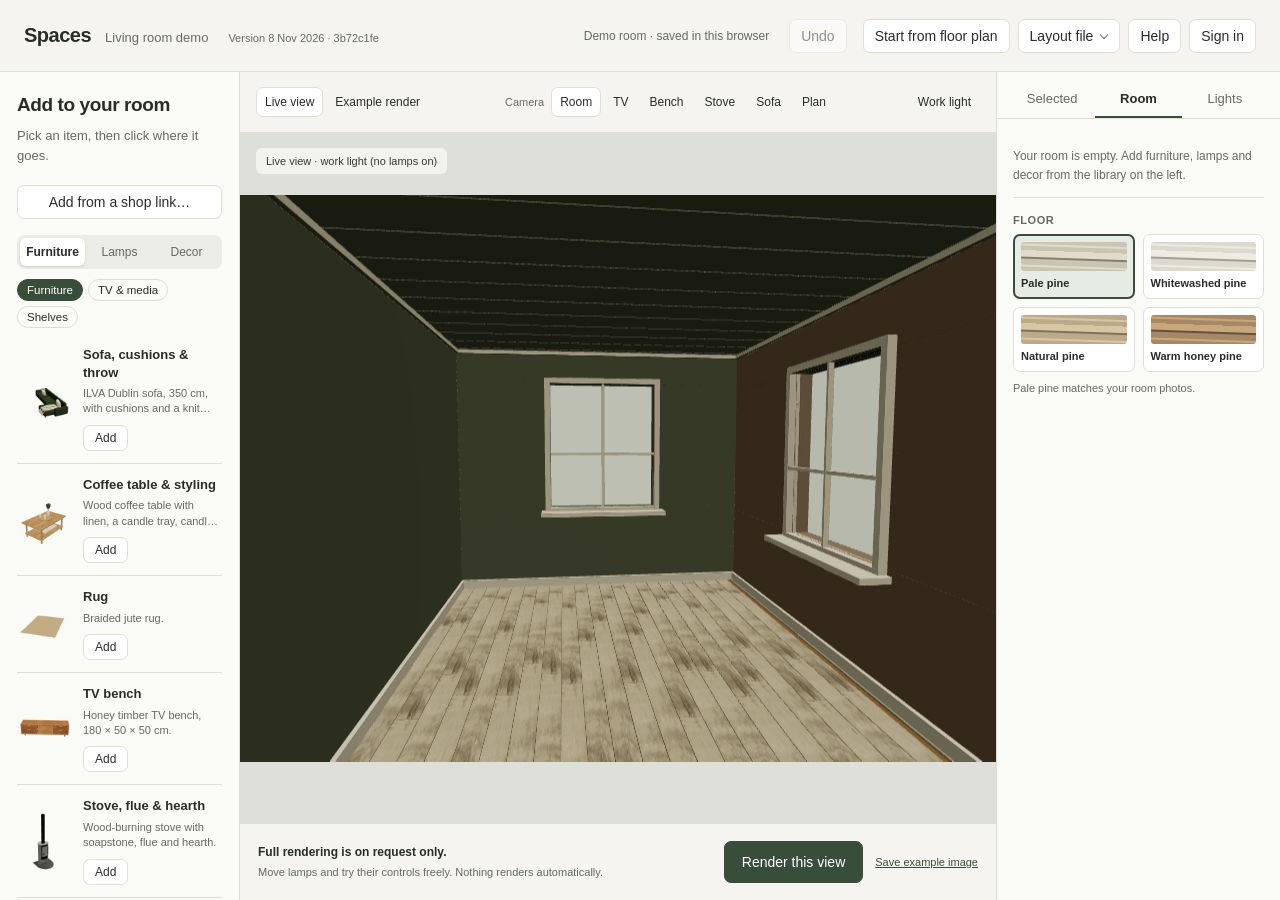
==== commit 0359306a: "Preserve measurement section headings when reading shop pages Build 3b72c1fe3f1d28d4 keeps accessibl" ====
--- a/index.html
+++ b/index.html
@@ -1,5 +1,5 @@
 <!doctype html>
-<html lang="en"><head><meta charset="utf-8"><meta name="viewport" content="width=device-width,initial-scale=1"><title>Spaces · Room planning demo</title><link rel="stylesheet" href="style.css?v=4027f4f8776b6a40"><meta name="render-service" content="https://render.spaces.proto.dk:8443"></head>
+<html lang="en"><head><meta charset="utf-8"><meta name="viewport" content="width=device-width,initial-scale=1"><title>Spaces · Room planning demo</title><link rel="stylesheet" href="style.css?v=3b72c1fe3f1d28d4"><meta name="render-service" content="https://render.spaces.proto.dk:8443"></head>
 <body>
 <header><div class="brand"><h1>Spaces</h1><span class="subtitle">Living room demo</span><button id="site-version" class="version" aria-label="Version and help"></button></div><div class="header-actions"><span id="save-status" role="status">Loading your room…</span><button id="undo" disabled>Undo</button><button id="generation-chip" hidden><progress max="1" value="0" aria-hidden="true"></progress><span></span></button><span id="private-project-label"></span><button id="project-save" hidden>Save project</button><button id="projects-open" hidden>My projects</button><details id="layout-menu" class="menu"><summary>Layout file</summary><div class="menu-items"><button id="export-layout">Export layout…</button><button id="import-layout">Import layout…</button><p>A portable copy of your room, lamps and camera.</p></div></details><button id="about-open">Help</button><button id="account-open" disabled>Sign in</button><input type="file" id="import-file" accept="application/json,.json" hidden></div></header>
 <main>
@@ -18,4 +18,4 @@
 <dialog id="group-dialog"><h2>Group items</h2><p>Choose the pieces that should move together. The current TV arrangement and items on the bench are selected to start.</p><label class="field"><span>Group name</span><input id="group-name" type="text" maxlength="80" value="TV arrangement"></label><div id="group-members" class="group-members"></div><p id="group-error" role="alert" hidden></p><p class="footnote">Grouping does not move anything. You can change members or ungroup later. Items attached to walls or the ceiling keep their mounting constraints.</p><div class="actions"><button id="group-cancel">Cancel</button><button id="group-save" class="primary">Save group</button></div></dialog>
 <dialog id="product-dialog"><button id="product-close" class="close" aria-label="Close product import">×</button><h2>Add furniture from a link</h2><p>Paste the exact product and variant link. Spaces checks the shared library first.</p><details id="product-experiments"><summary>Try saved sofa comparisons</summary><p>Load a preserved baseline or a completed experimental model without waiting for generation. Known shape defects remain. These tests do not replace the normal product model.</p><label class="field"><span>Saved comparison</span><select id="product-experiment"><option value="">Choose Dublin or Kingston</option></select></label><button id="product-experiment-open">Inspect saved model</button></details><label class="field"><span>Product link</span><input id="product-url" type="url" placeholder="https://www.ikea.com/…" maxlength="2048"></label><button id="product-resolve" class="primary">Find product</button><p id="product-message" role="status"></p><section id="product-generation" hidden><progress id="product-generation-progress" max="1" value="0" aria-label="Model generation progress"></progress><p id="product-generation-status" role="status"></p><p id="product-running-method" class="footnote"></p><div id="generation-source-photos" hidden></div><button id="product-generation-continue" hidden>Keep editing my room</button></section><section id="product-result" hidden><h3 id="product-name"></h3><p id="product-variant"></p><p id="product-method" class="footnote" hidden></p><div id="product-source-photos" hidden></div><p id="product-dimensions"></p><p id="product-lamp" hidden></p><p id="product-fabric" hidden></p><p id="product-credit" class="shared-credit" hidden></p><a id="product-reference" target="_blank" rel="noopener noreferrer">Open product reference</a><section id="product-shared" hidden><h3>Possible shared 3D matches — check the exact product</h3><p id="product-shared-intro"></p><div id="product-shared-list"></div><p id="product-shared-status" role="status"></p><p class="footnote">Found on Sketchfab, where modellers share them under licences that let Spaces use them with credit. Pick one only if it is the same product. Spaces resizes it to the shop's sizes and names its modeller wherever it shows the model.</p></section><section id="product-generate" hidden><details id="product-generate-options"><summary id="product-generate-summary">Generate another model for comparison</summary><div id="product-generate-form" hidden><div id="generate-own"><p>On the shop page, save the main product photo (right-click it and choose Save Image) and add it here with the product's sizes.</p><label class="field"><span>Product name</span><input id="generate-name" maxlength="160" autocomplete="off"></label><label class="field"><span>Product photo · PNG, JPEG or WebP, up to 8 MB</span><input id="generate-photo" type="file" accept="image/png,image/jpeg,image/webp"></label></div><p id="generate-page" hidden>Spaces uses the shop's own product photos. Check the sizes it found and add the missing ones.</p><div class="coordinates generate-sizes"><label class="field"><span>Width (cm)</span><input id="generate-width" type="number" min="1" max="1000" step="0.1" inputmode="decimal"></label><label class="field"><span>Depth (cm)</span><input id="generate-depth" type="number" min="1" max="1000" step="0.1" inputmode="decimal"></label><label class="field"><span>Height (cm)</span><input id="generate-height" type="number" min="1" max="1000" step="0.1" inputmode="decimal"></label></div></div><label class="field"><span>Generation method</span><select id="product-generation-method"><option value="baseline">Current generator</option><option value="fidelity-live-baseline-v1">Experimental · preserved development baseline</option><option value="fidelity-live-v1">Experimental · cushion, seat and arm test</option></select></label><p class="footnote">Experimental methods use up to two product views and the exact fabric sample when usable. Work may continue beyond 15 minutes, up to a 30-minute safety limit. Results may be worse; they stay separate from the normal link cache. Nothing starts until you click Generate.</p><button id="product-generate-start" class="primary">Generate 3D model</button><p id="product-generation-description" class="footnote">Generation runs on the Spaces M1, with no cloud service, and takes 15 to 25 minutes. It fetches the shop's photos and builds the shape from the one that best shows the whole item on a plain background; the others are kept for a new attempt if you report the model. Flat items such as rugs and prints are built from the photo in seconds instead; their photo must show the whole item straight on. You can close this window and keep editing your room meanwhile; full renders and preparing other product links wait until it finishes. The result is an AI approximation of the photo: check it carefully before adding it.</p></details></section><canvas id="product-preview" aria-label="Drag to inspect the product model" hidden></canvas><div class="actions"><button data-product-view="front">Front</button><button data-product-view="side">Side</button><button data-product-view="back">Back</button><button data-product-view="threeQuarter">Three-quarter</button></div><p class="footnote">Check the front, sides and back against the product reference. A correct size alone does not establish a correct shape or finish. A supplied 3D model is used as it is; a model generated from a photo is an AI approximation.</p><button id="product-prepare" hidden>Prepare 3D preview</button><button id="product-wrong" hidden>This model is wrong…</button><label id="product-review-label" hidden><input type="checkbox" id="product-review-check"> I checked the model, variant and dimensions against the product reference. No obvious defects remain.</label><div class="actions"><button id="product-add" class="primary" hidden disabled>Add to room &amp; save for reuse</button></div></section></dialog><dialog id="report-dialog"><button id="report-close" class="close" aria-label="Close report">×</button><h2>Report a wrong model</h2><p id="report-about"></p><form id="report-form"><fieldset class="report-problems"><legend>What is wrong?</legend><label><input type="checkbox" name="problem" value="parts"> Parts missing or extra, such as a leg</label><label><input type="checkbox" name="problem" value="shape"> Wrong shape</label><label><input type="checkbox" name="problem" value="surface"> Wrong surface or colour</label><label><input type="checkbox" name="problem" value="size"> Wrong size</label><label><input type="checkbox" name="problem" value="other"> Something else</label></fieldset><label class="field"><span>What did you notice? (optional)</span><textarea id="report-note" maxlength="1000" rows="3"></textarea></label><label id="report-again-label"><input type="checkbox" id="report-again"> Try again now, from another product photo or with another seed (15 to 25 minutes)</label><p class="footnote">The model is withdrawn from the shared library at once, so nobody else is given it; items already placed in a room stay until you remove them. Your report and the model's generation files are kept, so the cause can be found and fixed for every product. The generator itself is not retrained.</p><p id="report-message" role="status"></p><div class="actions"><button type="button" id="report-cancel">Cancel</button><button type="submit" class="primary" id="report-send">Send report</button></div></form></dialog><dialog id="account-dialog"><button id="account-close" class="close" aria-label="Close account">×</button><h2 id="account-title">Sign in to Spaces</h2><p>Your private projects and reference images stay with your Spaces account. Product models are stored in the separate shared library. <a href="privacy.html" target="_blank" rel="noopener noreferrer">Privacy</a>.</p><div id="account-modes" class="actions"><button data-account-mode="login" aria-pressed="true">Sign in</button><button data-account-mode="register">Create account</button><button data-account-mode="recover">Recover account</button></div><form id="account-form"><label class="field"><span>Username</span><input id="account-username" autocomplete="username" minlength="3" maxlength="40" required></label><label id="account-invitation-field" class="field" hidden><span>Invitation code</span><input id="account-invitation" autocomplete="off" maxlength="80"></label><label id="account-recovery-field" class="field" hidden><span>Recovery code</span><input id="account-recovery-input" autocomplete="off" maxlength="100"></label><section id="account-social"><p>Use your existing account. New Spaces accounts still need an invitation and a Spaces username.</p><div class="actions"><button type="button" data-social-provider="google" disabled>Continue with Google</button><button type="button" data-social-provider="apple" disabled>Continue with Apple</button></div><p id="account-social-status" class="footnote"></p></section><label class="field"><span>Password</span><input id="account-password" type="password" autocomplete="current-password" maxlength="256" required></label><button id="account-password-toggle" type="button" aria-controls="account-password" aria-pressed="false">Show password</button><label id="account-confirm-field" class="field" hidden><span>Repeat password</span><input id="account-confirm" type="password" autocomplete="new-password" maxlength="256"></label><p class="footnote">New passwords need at least 12 characters. Registration is invitation-only.</p><button id="account-submit" class="primary" type="submit">Sign in</button></form><section id="account-signed" hidden><p>Signed in as <strong id="account-user"></strong>.</p><div class="actions"><button id="account-logout">Sign out</button><button id="account-invite" hidden>Create invitation</button></div><p id="account-backup-status" class="footnote"></p><section id="account-social-links"><h3>Connected sign-in options</h3><p>Connect your provider here to keep using this same Spaces account and its private projects.</p><div class="actions"><button type="button" data-social-provider="google" disabled>Connect Google</button><button type="button" data-social-provider="apple" disabled>Connect Apple</button></div><p id="account-linked-status" class="footnote"></p></section><details id="account-sketchfab"><summary>Sketchfab</summary><p>Ready-made 3D models of many products are shared on Sketchfab. Sketchfab lets a model be downloaded only by someone with a free Sketchfab account, so Spaces uses your key when you choose one of those models. On Sketchfab, open Settings, then Password &amp; API, copy your API token and paste it here.</p><p id="account-sketchfab-status" class="footnote"></p><form id="account-sketchfab-form"><label class="field"><span>Sketchfab API token</span><input id="account-sketchfab-token" type="password" autocomplete="off" spellcheck="false" maxlength="64"></label><div class="actions"><button type="submit">Save key</button><button type="button" id="account-sketchfab-remove" hidden>Remove key</button></div></form><p class="footnote">Spaces keeps the key with your account, uses it only to download the models you choose, and never shows it again.</p></details><details id="account-password-options"><summary>Change password</summary><form id="account-password-form"><label class="field"><span>Current password</span><input id="account-current-password" type="password" autocomplete="current-password" maxlength="256" required></label><label class="field"><span>New password</span><input id="account-new-password" type="password" autocomplete="new-password" minlength="12" maxlength="256" required></label><button type="submit">Change password</button></form></details></section><section id="account-recovery" hidden><p>Save this code somewhere private. If you lose access to your sign-in method, it lets you recover your account without email. Spaces cannot show it again.</p><pre id="account-recovery-code"></pre><div class="actions"><button id="account-recovery-save">Download recovery code</button><button id="account-recovery-done" class="primary">I saved my code</button></div></section><p id="account-message" role="alert"></p></dialog>
 <dialog id="projects-dialog"><button id="projects-close" class="close" aria-label="Close projects">×</button><h2>My private projects</h2><p id="projects-message" role="status"></p><button id="project-refresh">Refresh</button><div id="project-list"></div><h3>Save a new project</h3><p>The current room becomes a private project. Once saved, its matching demo draft is cleared from this browser so it is not left visible after sign-out.</p><label class="field"><span>Project name</span><input id="project-name" maxlength="100" value="My room"></label><button id="project-create" class="primary">Save current room as new project</button><section id="project-detail" hidden><h3>Saved versions</h3><button id="project-versions">Show version history</button><div id="project-history"></div><h3>Private reference images</h3><p>These belong to this project. Uploading does not request a render or AI generation.</p><label class="field"><span>Add a PNG, JPEG or WebP image (up to 8 MB)</span><input id="project-upload" type="file" accept="image/png,image/jpeg,image/webp"></label><div id="project-references"></div><h3>Private renders</h3><div id="project-renders"></div></section></dialog>
-<div id="toast" role="status" hidden></div><script src="boot.js?v=4027f4f8776b6a40" data-build="4027f4f8776b6a40" data-backend="none" data-built="2026-11-08"></script><script type="module" src="app.js?v=4027f4f8776b6a40"></script></body></html>
+<div id="toast" role="status" hidden></div><script src="boot.js?v=3b72c1fe3f1d28d4" data-build="3b72c1fe3f1d28d4" data-backend="none" data-built="2026-11-08"></script><script type="module" src="app.js?v=3b72c1fe3f1d28d4"></script></body></html>
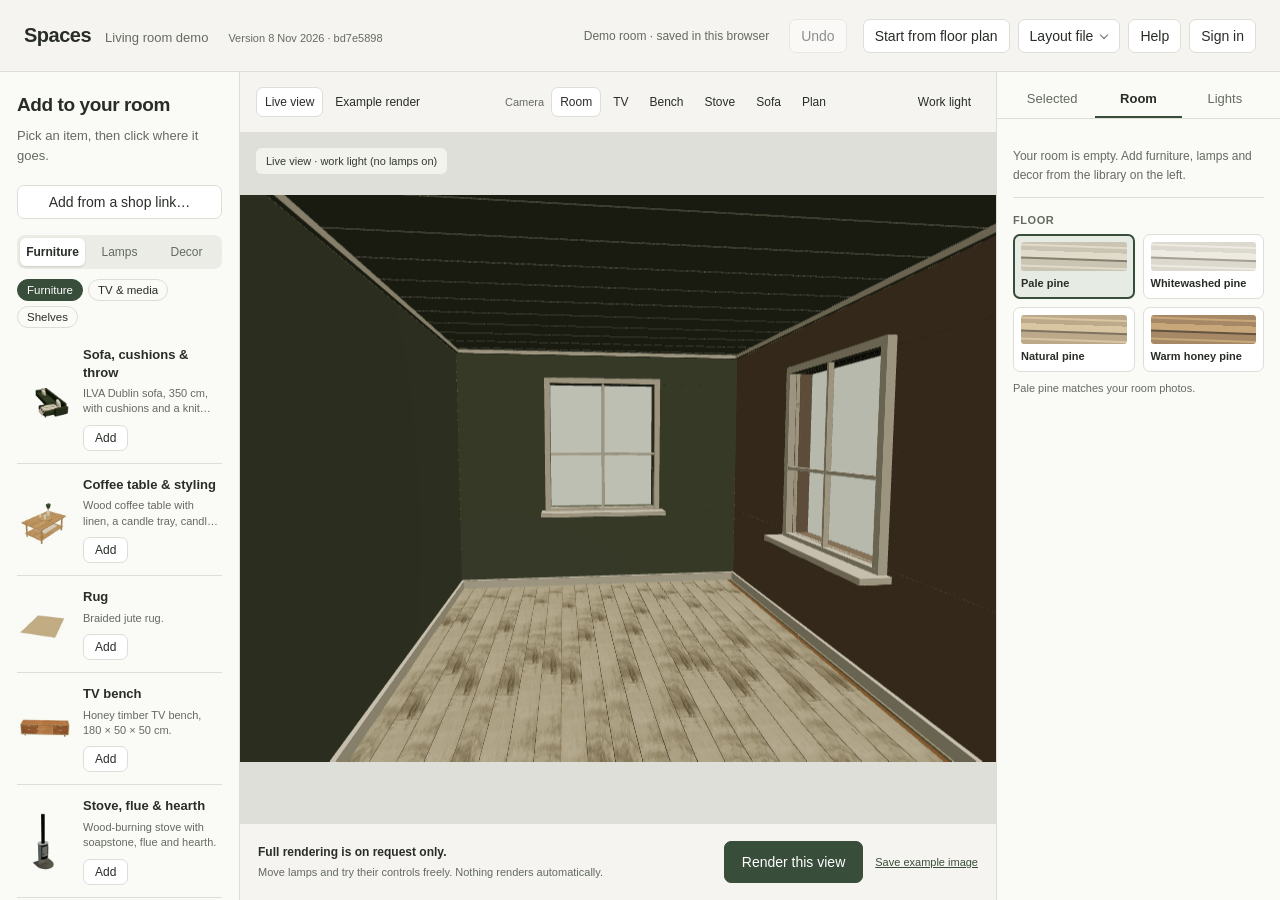
==== commit a8802f96: "Explain product height conflicts against recorded ceilings Build bd7e58983061de3e reports the exact " ====
--- a/index.html
+++ b/index.html
@@ -1,5 +1,5 @@
 <!doctype html>
-<html lang="en"><head><meta charset="utf-8"><meta name="viewport" content="width=device-width,initial-scale=1"><title>Spaces · Room planning demo</title><link rel="stylesheet" href="style.css?v=3b72c1fe3f1d28d4"><meta name="render-service" content="https://render.spaces.proto.dk:8443"></head>
+<html lang="en"><head><meta charset="utf-8"><meta name="viewport" content="width=device-width,initial-scale=1"><title>Spaces · Room planning demo</title><link rel="stylesheet" href="style.css?v=bd7e58983061de3e"><meta name="render-service" content="https://render.spaces.proto.dk:8443"></head>
 <body>
 <header><div class="brand"><h1>Spaces</h1><span class="subtitle">Living room demo</span><button id="site-version" class="version" aria-label="Version and help"></button></div><div class="header-actions"><span id="save-status" role="status">Loading your room…</span><button id="undo" disabled>Undo</button><button id="generation-chip" hidden><progress max="1" value="0" aria-hidden="true"></progress><span></span></button><span id="private-project-label"></span><button id="project-save" hidden>Save project</button><button id="projects-open" hidden>My projects</button><details id="layout-menu" class="menu"><summary>Layout file</summary><div class="menu-items"><button id="export-layout">Export layout…</button><button id="import-layout">Import layout…</button><p>A portable copy of your room, lamps and camera.</p></div></details><button id="about-open">Help</button><button id="account-open" disabled>Sign in</button><input type="file" id="import-file" accept="application/json,.json" hidden></div></header>
 <main>
@@ -18,4 +18,4 @@
 <dialog id="group-dialog"><h2>Group items</h2><p>Choose the pieces that should move together. The current TV arrangement and items on the bench are selected to start.</p><label class="field"><span>Group name</span><input id="group-name" type="text" maxlength="80" value="TV arrangement"></label><div id="group-members" class="group-members"></div><p id="group-error" role="alert" hidden></p><p class="footnote">Grouping does not move anything. You can change members or ungroup later. Items attached to walls or the ceiling keep their mounting constraints.</p><div class="actions"><button id="group-cancel">Cancel</button><button id="group-save" class="primary">Save group</button></div></dialog>
 <dialog id="product-dialog"><button id="product-close" class="close" aria-label="Close product import">×</button><h2>Add furniture from a link</h2><p>Paste the exact product and variant link. Spaces checks the shared library first.</p><details id="product-experiments"><summary>Try saved sofa comparisons</summary><p>Load a preserved baseline or a completed experimental model without waiting for generation. Known shape defects remain. These tests do not replace the normal product model.</p><label class="field"><span>Saved comparison</span><select id="product-experiment"><option value="">Choose Dublin or Kingston</option></select></label><button id="product-experiment-open">Inspect saved model</button></details><label class="field"><span>Product link</span><input id="product-url" type="url" placeholder="https://www.ikea.com/…" maxlength="2048"></label><button id="product-resolve" class="primary">Find product</button><p id="product-message" role="status"></p><section id="product-generation" hidden><progress id="product-generation-progress" max="1" value="0" aria-label="Model generation progress"></progress><p id="product-generation-status" role="status"></p><p id="product-running-method" class="footnote"></p><div id="generation-source-photos" hidden></div><button id="product-generation-continue" hidden>Keep editing my room</button></section><section id="product-result" hidden><h3 id="product-name"></h3><p id="product-variant"></p><p id="product-method" class="footnote" hidden></p><div id="product-source-photos" hidden></div><p id="product-dimensions"></p><p id="product-lamp" hidden></p><p id="product-fabric" hidden></p><p id="product-credit" class="shared-credit" hidden></p><a id="product-reference" target="_blank" rel="noopener noreferrer">Open product reference</a><section id="product-shared" hidden><h3>Possible shared 3D matches — check the exact product</h3><p id="product-shared-intro"></p><div id="product-shared-list"></div><p id="product-shared-status" role="status"></p><p class="footnote">Found on Sketchfab, where modellers share them under licences that let Spaces use them with credit. Pick one only if it is the same product. Spaces resizes it to the shop's sizes and names its modeller wherever it shows the model.</p></section><section id="product-generate" hidden><details id="product-generate-options"><summary id="product-generate-summary">Generate another model for comparison</summary><div id="product-generate-form" hidden><div id="generate-own"><p>On the shop page, save the main product photo (right-click it and choose Save Image) and add it here with the product's sizes.</p><label class="field"><span>Product name</span><input id="generate-name" maxlength="160" autocomplete="off"></label><label class="field"><span>Product photo · PNG, JPEG or WebP, up to 8 MB</span><input id="generate-photo" type="file" accept="image/png,image/jpeg,image/webp"></label></div><p id="generate-page" hidden>Spaces uses the shop's own product photos. Check the sizes it found and add the missing ones.</p><div class="coordinates generate-sizes"><label class="field"><span>Width (cm)</span><input id="generate-width" type="number" min="1" max="1000" step="0.1" inputmode="decimal"></label><label class="field"><span>Depth (cm)</span><input id="generate-depth" type="number" min="1" max="1000" step="0.1" inputmode="decimal"></label><label class="field"><span>Height (cm)</span><input id="generate-height" type="number" min="1" max="1000" step="0.1" inputmode="decimal"></label></div></div><label class="field"><span>Generation method</span><select id="product-generation-method"><option value="baseline">Current generator</option><option value="fidelity-live-baseline-v1">Experimental · preserved development baseline</option><option value="fidelity-live-v1">Experimental · cushion, seat and arm test</option></select></label><p class="footnote">Experimental methods use up to two product views and the exact fabric sample when usable. Work may continue beyond 15 minutes, up to a 30-minute safety limit. Results may be worse; they stay separate from the normal link cache. Nothing starts until you click Generate.</p><button id="product-generate-start" class="primary">Generate 3D model</button><p id="product-generation-description" class="footnote">Generation runs on the Spaces M1, with no cloud service, and takes 15 to 25 minutes. It fetches the shop's photos and builds the shape from the one that best shows the whole item on a plain background; the others are kept for a new attempt if you report the model. Flat items such as rugs and prints are built from the photo in seconds instead; their photo must show the whole item straight on. You can close this window and keep editing your room meanwhile; full renders and preparing other product links wait until it finishes. The result is an AI approximation of the photo: check it carefully before adding it.</p></details></section><canvas id="product-preview" aria-label="Drag to inspect the product model" hidden></canvas><div class="actions"><button data-product-view="front">Front</button><button data-product-view="side">Side</button><button data-product-view="back">Back</button><button data-product-view="threeQuarter">Three-quarter</button></div><p class="footnote">Check the front, sides and back against the product reference. A correct size alone does not establish a correct shape or finish. A supplied 3D model is used as it is; a model generated from a photo is an AI approximation.</p><button id="product-prepare" hidden>Prepare 3D preview</button><button id="product-wrong" hidden>This model is wrong…</button><label id="product-review-label" hidden><input type="checkbox" id="product-review-check"> I checked the model, variant and dimensions against the product reference. No obvious defects remain.</label><div class="actions"><button id="product-add" class="primary" hidden disabled>Add to room &amp; save for reuse</button></div></section></dialog><dialog id="report-dialog"><button id="report-close" class="close" aria-label="Close report">×</button><h2>Report a wrong model</h2><p id="report-about"></p><form id="report-form"><fieldset class="report-problems"><legend>What is wrong?</legend><label><input type="checkbox" name="problem" value="parts"> Parts missing or extra, such as a leg</label><label><input type="checkbox" name="problem" value="shape"> Wrong shape</label><label><input type="checkbox" name="problem" value="surface"> Wrong surface or colour</label><label><input type="checkbox" name="problem" value="size"> Wrong size</label><label><input type="checkbox" name="problem" value="other"> Something else</label></fieldset><label class="field"><span>What did you notice? (optional)</span><textarea id="report-note" maxlength="1000" rows="3"></textarea></label><label id="report-again-label"><input type="checkbox" id="report-again"> Try again now, from another product photo or with another seed (15 to 25 minutes)</label><p class="footnote">The model is withdrawn from the shared library at once, so nobody else is given it; items already placed in a room stay until you remove them. Your report and the model's generation files are kept, so the cause can be found and fixed for every product. The generator itself is not retrained.</p><p id="report-message" role="status"></p><div class="actions"><button type="button" id="report-cancel">Cancel</button><button type="submit" class="primary" id="report-send">Send report</button></div></form></dialog><dialog id="account-dialog"><button id="account-close" class="close" aria-label="Close account">×</button><h2 id="account-title">Sign in to Spaces</h2><p>Your private projects and reference images stay with your Spaces account. Product models are stored in the separate shared library. <a href="privacy.html" target="_blank" rel="noopener noreferrer">Privacy</a>.</p><div id="account-modes" class="actions"><button data-account-mode="login" aria-pressed="true">Sign in</button><button data-account-mode="register">Create account</button><button data-account-mode="recover">Recover account</button></div><form id="account-form"><label class="field"><span>Username</span><input id="account-username" autocomplete="username" minlength="3" maxlength="40" required></label><label id="account-invitation-field" class="field" hidden><span>Invitation code</span><input id="account-invitation" autocomplete="off" maxlength="80"></label><label id="account-recovery-field" class="field" hidden><span>Recovery code</span><input id="account-recovery-input" autocomplete="off" maxlength="100"></label><section id="account-social"><p>Use your existing account. New Spaces accounts still need an invitation and a Spaces username.</p><div class="actions"><button type="button" data-social-provider="google" disabled>Continue with Google</button><button type="button" data-social-provider="apple" disabled>Continue with Apple</button></div><p id="account-social-status" class="footnote"></p></section><label class="field"><span>Password</span><input id="account-password" type="password" autocomplete="current-password" maxlength="256" required></label><button id="account-password-toggle" type="button" aria-controls="account-password" aria-pressed="false">Show password</button><label id="account-confirm-field" class="field" hidden><span>Repeat password</span><input id="account-confirm" type="password" autocomplete="new-password" maxlength="256"></label><p class="footnote">New passwords need at least 12 characters. Registration is invitation-only.</p><button id="account-submit" class="primary" type="submit">Sign in</button></form><section id="account-signed" hidden><p>Signed in as <strong id="account-user"></strong>.</p><div class="actions"><button id="account-logout">Sign out</button><button id="account-invite" hidden>Create invitation</button></div><p id="account-backup-status" class="footnote"></p><section id="account-social-links"><h3>Connected sign-in options</h3><p>Connect your provider here to keep using this same Spaces account and its private projects.</p><div class="actions"><button type="button" data-social-provider="google" disabled>Connect Google</button><button type="button" data-social-provider="apple" disabled>Connect Apple</button></div><p id="account-linked-status" class="footnote"></p></section><details id="account-sketchfab"><summary>Sketchfab</summary><p>Ready-made 3D models of many products are shared on Sketchfab. Sketchfab lets a model be downloaded only by someone with a free Sketchfab account, so Spaces uses your key when you choose one of those models. On Sketchfab, open Settings, then Password &amp; API, copy your API token and paste it here.</p><p id="account-sketchfab-status" class="footnote"></p><form id="account-sketchfab-form"><label class="field"><span>Sketchfab API token</span><input id="account-sketchfab-token" type="password" autocomplete="off" spellcheck="false" maxlength="64"></label><div class="actions"><button type="submit">Save key</button><button type="button" id="account-sketchfab-remove" hidden>Remove key</button></div></form><p class="footnote">Spaces keeps the key with your account, uses it only to download the models you choose, and never shows it again.</p></details><details id="account-password-options"><summary>Change password</summary><form id="account-password-form"><label class="field"><span>Current password</span><input id="account-current-password" type="password" autocomplete="current-password" maxlength="256" required></label><label class="field"><span>New password</span><input id="account-new-password" type="password" autocomplete="new-password" minlength="12" maxlength="256" required></label><button type="submit">Change password</button></form></details></section><section id="account-recovery" hidden><p>Save this code somewhere private. If you lose access to your sign-in method, it lets you recover your account without email. Spaces cannot show it again.</p><pre id="account-recovery-code"></pre><div class="actions"><button id="account-recovery-save">Download recovery code</button><button id="account-recovery-done" class="primary">I saved my code</button></div></section><p id="account-message" role="alert"></p></dialog>
 <dialog id="projects-dialog"><button id="projects-close" class="close" aria-label="Close projects">×</button><h2>My private projects</h2><p id="projects-message" role="status"></p><button id="project-refresh">Refresh</button><div id="project-list"></div><h3>Save a new project</h3><p>The current room becomes a private project. Once saved, its matching demo draft is cleared from this browser so it is not left visible after sign-out.</p><label class="field"><span>Project name</span><input id="project-name" maxlength="100" value="My room"></label><button id="project-create" class="primary">Save current room as new project</button><section id="project-detail" hidden><h3>Saved versions</h3><button id="project-versions">Show version history</button><div id="project-history"></div><h3>Private reference images</h3><p>These belong to this project. Uploading does not request a render or AI generation.</p><label class="field"><span>Add a PNG, JPEG or WebP image (up to 8 MB)</span><input id="project-upload" type="file" accept="image/png,image/jpeg,image/webp"></label><div id="project-references"></div><h3>Private renders</h3><div id="project-renders"></div></section></dialog>
-<div id="toast" role="status" hidden></div><script src="boot.js?v=3b72c1fe3f1d28d4" data-build="3b72c1fe3f1d28d4" data-backend="none" data-built="2026-11-08"></script><script type="module" src="app.js?v=3b72c1fe3f1d28d4"></script></body></html>
+<div id="toast" role="status" hidden></div><script src="boot.js?v=bd7e58983061de3e" data-build="bd7e58983061de3e" data-backend="none" data-built="2026-11-08"></script><script type="module" src="app.js?v=bd7e58983061de3e"></script></body></html>
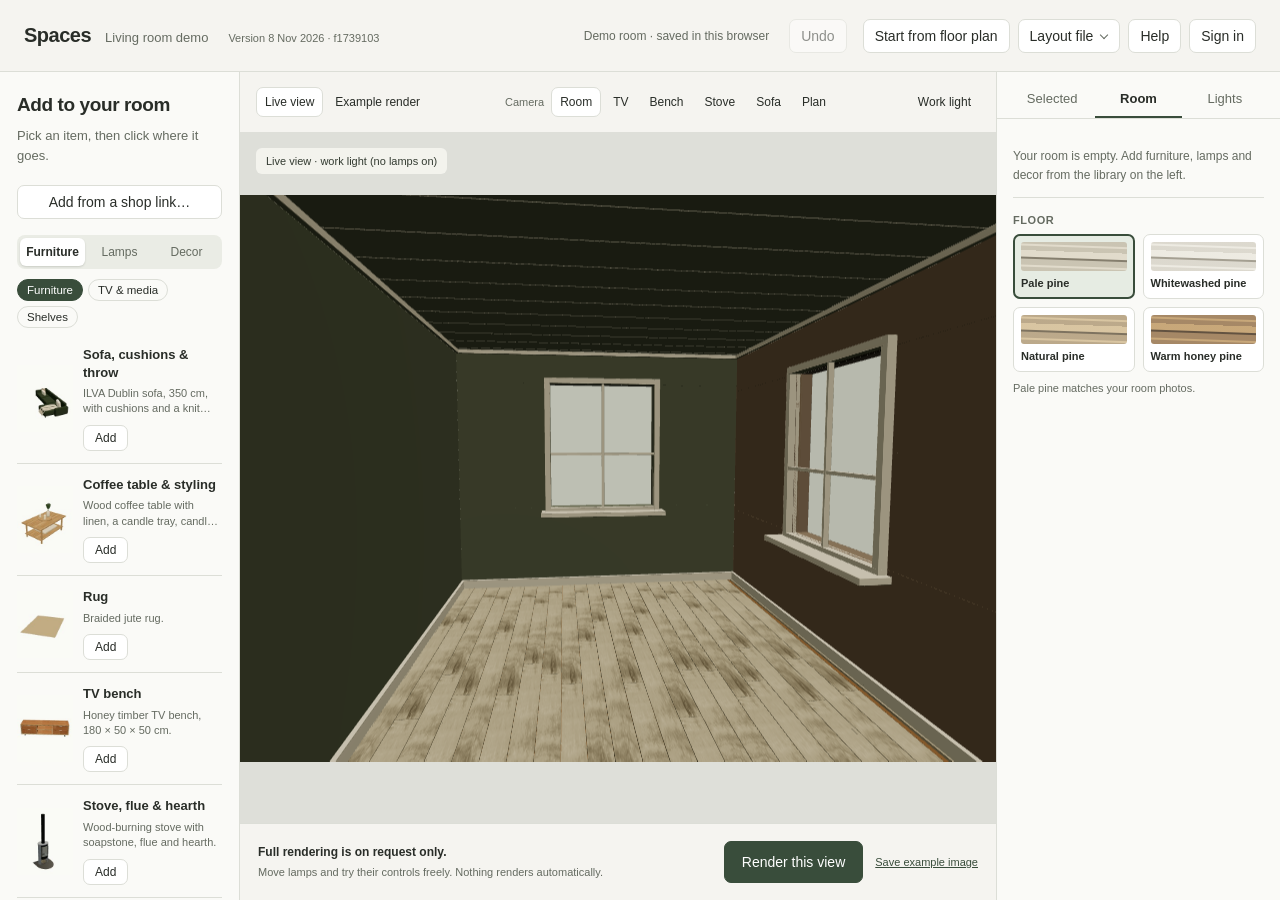
==== commit bbda5700: "Fix saving edited floor-plan heights Co-Authored-By: Codex <noreply@openai.com>" ====
--- a/index.html
+++ b/index.html
@@ -1,5 +1,5 @@
 <!doctype html>
-<html lang="en"><head><meta charset="utf-8"><meta name="viewport" content="width=device-width,initial-scale=1"><title>Spaces · Room planning demo</title><link rel="stylesheet" href="style.css?v=bd7e58983061de3e"><meta name="render-service" content="https://render.spaces.proto.dk:8443"></head>
+<html lang="en"><head><meta charset="utf-8"><meta name="viewport" content="width=device-width,initial-scale=1"><title>Spaces · Room planning demo</title><link rel="stylesheet" href="style.css?v=f1739103aeb797c0"><meta name="render-service" content="https://render.spaces.proto.dk:8443"></head>
 <body>
 <header><div class="brand"><h1>Spaces</h1><span class="subtitle">Living room demo</span><button id="site-version" class="version" aria-label="Version and help"></button></div><div class="header-actions"><span id="save-status" role="status">Loading your room…</span><button id="undo" disabled>Undo</button><button id="generation-chip" hidden><progress max="1" value="0" aria-hidden="true"></progress><span></span></button><span id="private-project-label"></span><button id="project-save" hidden>Save project</button><button id="projects-open" hidden>My projects</button><details id="layout-menu" class="menu"><summary>Layout file</summary><div class="menu-items"><button id="export-layout">Export layout…</button><button id="import-layout">Import layout…</button><p>A portable copy of your room, lamps and camera.</p></div></details><button id="about-open">Help</button><button id="account-open" disabled>Sign in</button><input type="file" id="import-file" accept="application/json,.json" hidden></div></header>
 <main>
@@ -18,4 +18,4 @@
 <dialog id="group-dialog"><h2>Group items</h2><p>Choose the pieces that should move together. The current TV arrangement and items on the bench are selected to start.</p><label class="field"><span>Group name</span><input id="group-name" type="text" maxlength="80" value="TV arrangement"></label><div id="group-members" class="group-members"></div><p id="group-error" role="alert" hidden></p><p class="footnote">Grouping does not move anything. You can change members or ungroup later. Items attached to walls or the ceiling keep their mounting constraints.</p><div class="actions"><button id="group-cancel">Cancel</button><button id="group-save" class="primary">Save group</button></div></dialog>
 <dialog id="product-dialog"><button id="product-close" class="close" aria-label="Close product import">×</button><h2>Add furniture from a link</h2><p>Paste the exact product and variant link. Spaces checks the shared library first.</p><details id="product-experiments"><summary>Try saved sofa comparisons</summary><p>Load a preserved baseline or a completed experimental model without waiting for generation. Known shape defects remain. These tests do not replace the normal product model.</p><label class="field"><span>Saved comparison</span><select id="product-experiment"><option value="">Choose Dublin or Kingston</option></select></label><button id="product-experiment-open">Inspect saved model</button></details><label class="field"><span>Product link</span><input id="product-url" type="url" placeholder="https://www.ikea.com/…" maxlength="2048"></label><button id="product-resolve" class="primary">Find product</button><p id="product-message" role="status"></p><section id="product-generation" hidden><progress id="product-generation-progress" max="1" value="0" aria-label="Model generation progress"></progress><p id="product-generation-status" role="status"></p><p id="product-running-method" class="footnote"></p><div id="generation-source-photos" hidden></div><button id="product-generation-continue" hidden>Keep editing my room</button></section><section id="product-result" hidden><h3 id="product-name"></h3><p id="product-variant"></p><p id="product-method" class="footnote" hidden></p><div id="product-source-photos" hidden></div><p id="product-dimensions"></p><p id="product-lamp" hidden></p><p id="product-fabric" hidden></p><p id="product-credit" class="shared-credit" hidden></p><a id="product-reference" target="_blank" rel="noopener noreferrer">Open product reference</a><section id="product-shared" hidden><h3>Possible shared 3D matches — check the exact product</h3><p id="product-shared-intro"></p><div id="product-shared-list"></div><p id="product-shared-status" role="status"></p><p class="footnote">Found on Sketchfab, where modellers share them under licences that let Spaces use them with credit. Pick one only if it is the same product. Spaces resizes it to the shop's sizes and names its modeller wherever it shows the model.</p></section><section id="product-generate" hidden><details id="product-generate-options"><summary id="product-generate-summary">Generate another model for comparison</summary><div id="product-generate-form" hidden><div id="generate-own"><p>On the shop page, save the main product photo (right-click it and choose Save Image) and add it here with the product's sizes.</p><label class="field"><span>Product name</span><input id="generate-name" maxlength="160" autocomplete="off"></label><label class="field"><span>Product photo · PNG, JPEG or WebP, up to 8 MB</span><input id="generate-photo" type="file" accept="image/png,image/jpeg,image/webp"></label></div><p id="generate-page" hidden>Spaces uses the shop's own product photos. Check the sizes it found and add the missing ones.</p><div class="coordinates generate-sizes"><label class="field"><span>Width (cm)</span><input id="generate-width" type="number" min="1" max="1000" step="0.1" inputmode="decimal"></label><label class="field"><span>Depth (cm)</span><input id="generate-depth" type="number" min="1" max="1000" step="0.1" inputmode="decimal"></label><label class="field"><span>Height (cm)</span><input id="generate-height" type="number" min="1" max="1000" step="0.1" inputmode="decimal"></label></div></div><label class="field"><span>Generation method</span><select id="product-generation-method"><option value="baseline">Current generator</option><option value="fidelity-live-baseline-v1">Experimental · preserved development baseline</option><option value="fidelity-live-v1">Experimental · cushion, seat and arm test</option></select></label><p class="footnote">Experimental methods use up to two product views and the exact fabric sample when usable. Work may continue beyond 15 minutes, up to a 30-minute safety limit. Results may be worse; they stay separate from the normal link cache. Nothing starts until you click Generate.</p><button id="product-generate-start" class="primary">Generate 3D model</button><p id="product-generation-description" class="footnote">Generation runs on the Spaces M1, with no cloud service, and takes 15 to 25 minutes. It fetches the shop's photos and builds the shape from the one that best shows the whole item on a plain background; the others are kept for a new attempt if you report the model. Flat items such as rugs and prints are built from the photo in seconds instead; their photo must show the whole item straight on. You can close this window and keep editing your room meanwhile; full renders and preparing other product links wait until it finishes. The result is an AI approximation of the photo: check it carefully before adding it.</p></details></section><canvas id="product-preview" aria-label="Drag to inspect the product model" hidden></canvas><div class="actions"><button data-product-view="front">Front</button><button data-product-view="side">Side</button><button data-product-view="back">Back</button><button data-product-view="threeQuarter">Three-quarter</button></div><p class="footnote">Check the front, sides and back against the product reference. A correct size alone does not establish a correct shape or finish. A supplied 3D model is used as it is; a model generated from a photo is an AI approximation.</p><button id="product-prepare" hidden>Prepare 3D preview</button><button id="product-wrong" hidden>This model is wrong…</button><label id="product-review-label" hidden><input type="checkbox" id="product-review-check"> I checked the model, variant and dimensions against the product reference. No obvious defects remain.</label><div class="actions"><button id="product-add" class="primary" hidden disabled>Add to room &amp; save for reuse</button></div></section></dialog><dialog id="report-dialog"><button id="report-close" class="close" aria-label="Close report">×</button><h2>Report a wrong model</h2><p id="report-about"></p><form id="report-form"><fieldset class="report-problems"><legend>What is wrong?</legend><label><input type="checkbox" name="problem" value="parts"> Parts missing or extra, such as a leg</label><label><input type="checkbox" name="problem" value="shape"> Wrong shape</label><label><input type="checkbox" name="problem" value="surface"> Wrong surface or colour</label><label><input type="checkbox" name="problem" value="size"> Wrong size</label><label><input type="checkbox" name="problem" value="other"> Something else</label></fieldset><label class="field"><span>What did you notice? (optional)</span><textarea id="report-note" maxlength="1000" rows="3"></textarea></label><label id="report-again-label"><input type="checkbox" id="report-again"> Try again now, from another product photo or with another seed (15 to 25 minutes)</label><p class="footnote">The model is withdrawn from the shared library at once, so nobody else is given it; items already placed in a room stay until you remove them. Your report and the model's generation files are kept, so the cause can be found and fixed for every product. The generator itself is not retrained.</p><p id="report-message" role="status"></p><div class="actions"><button type="button" id="report-cancel">Cancel</button><button type="submit" class="primary" id="report-send">Send report</button></div></form></dialog><dialog id="account-dialog"><button id="account-close" class="close" aria-label="Close account">×</button><h2 id="account-title">Sign in to Spaces</h2><p>Your private projects and reference images stay with your Spaces account. Product models are stored in the separate shared library. <a href="privacy.html" target="_blank" rel="noopener noreferrer">Privacy</a>.</p><div id="account-modes" class="actions"><button data-account-mode="login" aria-pressed="true">Sign in</button><button data-account-mode="register">Create account</button><button data-account-mode="recover">Recover account</button></div><form id="account-form"><label class="field"><span>Username</span><input id="account-username" autocomplete="username" minlength="3" maxlength="40" required></label><label id="account-invitation-field" class="field" hidden><span>Invitation code</span><input id="account-invitation" autocomplete="off" maxlength="80"></label><label id="account-recovery-field" class="field" hidden><span>Recovery code</span><input id="account-recovery-input" autocomplete="off" maxlength="100"></label><section id="account-social"><p>Use your existing account. New Spaces accounts still need an invitation and a Spaces username.</p><div class="actions"><button type="button" data-social-provider="google" disabled>Continue with Google</button><button type="button" data-social-provider="apple" disabled>Continue with Apple</button></div><p id="account-social-status" class="footnote"></p></section><label class="field"><span>Password</span><input id="account-password" type="password" autocomplete="current-password" maxlength="256" required></label><button id="account-password-toggle" type="button" aria-controls="account-password" aria-pressed="false">Show password</button><label id="account-confirm-field" class="field" hidden><span>Repeat password</span><input id="account-confirm" type="password" autocomplete="new-password" maxlength="256"></label><p class="footnote">New passwords need at least 12 characters. Registration is invitation-only.</p><button id="account-submit" class="primary" type="submit">Sign in</button></form><section id="account-signed" hidden><p>Signed in as <strong id="account-user"></strong>.</p><div class="actions"><button id="account-logout">Sign out</button><button id="account-invite" hidden>Create invitation</button></div><p id="account-backup-status" class="footnote"></p><section id="account-social-links"><h3>Connected sign-in options</h3><p>Connect your provider here to keep using this same Spaces account and its private projects.</p><div class="actions"><button type="button" data-social-provider="google" disabled>Connect Google</button><button type="button" data-social-provider="apple" disabled>Connect Apple</button></div><p id="account-linked-status" class="footnote"></p></section><details id="account-sketchfab"><summary>Sketchfab</summary><p>Ready-made 3D models of many products are shared on Sketchfab. Sketchfab lets a model be downloaded only by someone with a free Sketchfab account, so Spaces uses your key when you choose one of those models. On Sketchfab, open Settings, then Password &amp; API, copy your API token and paste it here.</p><p id="account-sketchfab-status" class="footnote"></p><form id="account-sketchfab-form"><label class="field"><span>Sketchfab API token</span><input id="account-sketchfab-token" type="password" autocomplete="off" spellcheck="false" maxlength="64"></label><div class="actions"><button type="submit">Save key</button><button type="button" id="account-sketchfab-remove" hidden>Remove key</button></div></form><p class="footnote">Spaces keeps the key with your account, uses it only to download the models you choose, and never shows it again.</p></details><details id="account-password-options"><summary>Change password</summary><form id="account-password-form"><label class="field"><span>Current password</span><input id="account-current-password" type="password" autocomplete="current-password" maxlength="256" required></label><label class="field"><span>New password</span><input id="account-new-password" type="password" autocomplete="new-password" minlength="12" maxlength="256" required></label><button type="submit">Change password</button></form></details></section><section id="account-recovery" hidden><p>Save this code somewhere private. If you lose access to your sign-in method, it lets you recover your account without email. Spaces cannot show it again.</p><pre id="account-recovery-code"></pre><div class="actions"><button id="account-recovery-save">Download recovery code</button><button id="account-recovery-done" class="primary">I saved my code</button></div></section><p id="account-message" role="alert"></p></dialog>
 <dialog id="projects-dialog"><button id="projects-close" class="close" aria-label="Close projects">×</button><h2>My private projects</h2><p id="projects-message" role="status"></p><button id="project-refresh">Refresh</button><div id="project-list"></div><h3>Save a new project</h3><p>The current room becomes a private project. Once saved, its matching demo draft is cleared from this browser so it is not left visible after sign-out.</p><label class="field"><span>Project name</span><input id="project-name" maxlength="100" value="My room"></label><button id="project-create" class="primary">Save current room as new project</button><section id="project-detail" hidden><h3>Saved versions</h3><button id="project-versions">Show version history</button><div id="project-history"></div><h3>Private reference images</h3><p>These belong to this project. Uploading does not request a render or AI generation.</p><label class="field"><span>Add a PNG, JPEG or WebP image (up to 8 MB)</span><input id="project-upload" type="file" accept="image/png,image/jpeg,image/webp"></label><div id="project-references"></div><h3>Private renders</h3><div id="project-renders"></div></section></dialog>
-<div id="toast" role="status" hidden></div><script src="boot.js?v=bd7e58983061de3e" data-build="bd7e58983061de3e" data-backend="none" data-built="2026-11-08"></script><script type="module" src="app.js?v=bd7e58983061de3e"></script></body></html>
+<div id="toast" role="status" hidden></div><script src="boot.js?v=f1739103aeb797c0" data-build="f1739103aeb797c0" data-backend="none" data-built="2026-11-08"></script><script type="module" src="app.js?v=f1739103aeb797c0"></script></body></html>
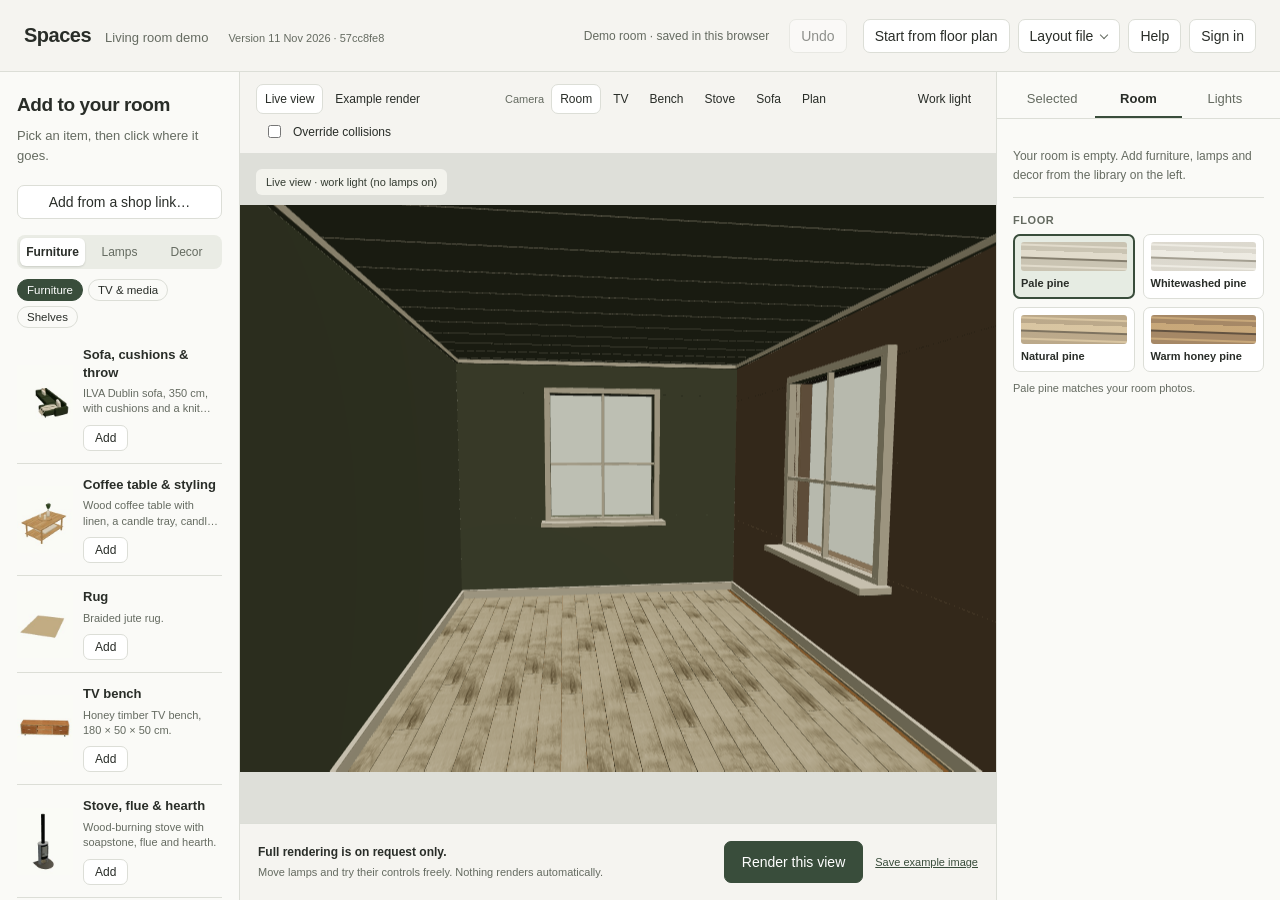
==== commit 2183373d: "Prevent furniture overlaps by default with an explicit override Co-Authored-By: Codex <noreply@opena" ====
--- a/index.html
+++ b/index.html
@@ -1,5 +1,5 @@
 <!doctype html>
-<html lang="en"><head><meta charset="utf-8"><meta name="viewport" content="width=device-width,initial-scale=1"><title>Spaces · Room planning demo</title><link rel="stylesheet" href="style.css?v=f1739103aeb797c0"><meta name="render-service" content="https://render.spaces.proto.dk:8443"></head>
+<html lang="en"><head><meta charset="utf-8"><meta name="viewport" content="width=device-width,initial-scale=1"><title>Spaces · Room planning demo</title><link rel="stylesheet" href="style.css?v=57cc8fe86023b126"><meta name="render-service" content="https://render.spaces.proto.dk:8443"></head>
 <body>
 <header><div class="brand"><h1>Spaces</h1><span class="subtitle">Living room demo</span><button id="site-version" class="version" aria-label="Version and help"></button></div><div class="header-actions"><span id="save-status" role="status">Loading your room…</span><button id="undo" disabled>Undo</button><button id="generation-chip" hidden><progress max="1" value="0" aria-hidden="true"></progress><span></span></button><span id="private-project-label"></span><button id="project-save" hidden>Save project</button><button id="projects-open" hidden>My projects</button><details id="layout-menu" class="menu"><summary>Layout file</summary><div class="menu-items"><button id="export-layout">Export layout…</button><button id="import-layout">Import layout…</button><p>A portable copy of your room, lamps and camera.</p></div></details><button id="about-open">Help</button><button id="account-open" disabled>Sign in</button><input type="file" id="import-file" accept="application/json,.json" hidden></div></header>
 <main>
@@ -18,4 +18,4 @@
 <dialog id="group-dialog"><h2>Group items</h2><p>Choose the pieces that should move together. The current TV arrangement and items on the bench are selected to start.</p><label class="field"><span>Group name</span><input id="group-name" type="text" maxlength="80" value="TV arrangement"></label><div id="group-members" class="group-members"></div><p id="group-error" role="alert" hidden></p><p class="footnote">Grouping does not move anything. You can change members or ungroup later. Items attached to walls or the ceiling keep their mounting constraints.</p><div class="actions"><button id="group-cancel">Cancel</button><button id="group-save" class="primary">Save group</button></div></dialog>
 <dialog id="product-dialog"><button id="product-close" class="close" aria-label="Close product import">×</button><h2>Add furniture from a link</h2><p>Paste the exact product and variant link. Spaces checks the shared library first.</p><details id="product-experiments"><summary>Try saved sofa comparisons</summary><p>Load a preserved baseline or a completed experimental model without waiting for generation. Known shape defects remain. These tests do not replace the normal product model.</p><label class="field"><span>Saved comparison</span><select id="product-experiment"><option value="">Choose Dublin or Kingston</option></select></label><button id="product-experiment-open">Inspect saved model</button></details><label class="field"><span>Product link</span><input id="product-url" type="url" placeholder="https://www.ikea.com/…" maxlength="2048"></label><button id="product-resolve" class="primary">Find product</button><p id="product-message" role="status"></p><section id="product-generation" hidden><progress id="product-generation-progress" max="1" value="0" aria-label="Model generation progress"></progress><p id="product-generation-status" role="status"></p><p id="product-running-method" class="footnote"></p><div id="generation-source-photos" hidden></div><button id="product-generation-continue" hidden>Keep editing my room</button></section><section id="product-result" hidden><h3 id="product-name"></h3><p id="product-variant"></p><p id="product-method" class="footnote" hidden></p><div id="product-source-photos" hidden></div><p id="product-dimensions"></p><p id="product-lamp" hidden></p><p id="product-fabric" hidden></p><p id="product-credit" class="shared-credit" hidden></p><a id="product-reference" target="_blank" rel="noopener noreferrer">Open product reference</a><section id="product-shared" hidden><h3>Possible shared 3D matches — check the exact product</h3><p id="product-shared-intro"></p><div id="product-shared-list"></div><p id="product-shared-status" role="status"></p><p class="footnote">Found on Sketchfab, where modellers share them under licences that let Spaces use them with credit. Pick one only if it is the same product. Spaces resizes it to the shop's sizes and names its modeller wherever it shows the model.</p></section><section id="product-generate" hidden><details id="product-generate-options"><summary id="product-generate-summary">Generate another model for comparison</summary><div id="product-generate-form" hidden><div id="generate-own"><p>On the shop page, save the main product photo (right-click it and choose Save Image) and add it here with the product's sizes.</p><label class="field"><span>Product name</span><input id="generate-name" maxlength="160" autocomplete="off"></label><label class="field"><span>Product photo · PNG, JPEG or WebP, up to 8 MB</span><input id="generate-photo" type="file" accept="image/png,image/jpeg,image/webp"></label></div><p id="generate-page" hidden>Spaces uses the shop's own product photos. Check the sizes it found and add the missing ones.</p><div class="coordinates generate-sizes"><label class="field"><span>Width (cm)</span><input id="generate-width" type="number" min="1" max="1000" step="0.1" inputmode="decimal"></label><label class="field"><span>Depth (cm)</span><input id="generate-depth" type="number" min="1" max="1000" step="0.1" inputmode="decimal"></label><label class="field"><span>Height (cm)</span><input id="generate-height" type="number" min="1" max="1000" step="0.1" inputmode="decimal"></label></div></div><label class="field"><span>Generation method</span><select id="product-generation-method"><option value="baseline">Current generator</option><option value="fidelity-live-baseline-v1">Experimental · preserved development baseline</option><option value="fidelity-live-v1">Experimental · cushion, seat and arm test</option></select></label><p class="footnote">Experimental methods use up to two product views and the exact fabric sample when usable. Work may continue beyond 15 minutes, up to a 30-minute safety limit. Results may be worse; they stay separate from the normal link cache. Nothing starts until you click Generate.</p><button id="product-generate-start" class="primary">Generate 3D model</button><p id="product-generation-description" class="footnote">Generation runs on the Spaces M1, with no cloud service, and takes 15 to 25 minutes. It fetches the shop's photos and builds the shape from the one that best shows the whole item on a plain background; the others are kept for a new attempt if you report the model. Flat items such as rugs and prints are built from the photo in seconds instead; their photo must show the whole item straight on. You can close this window and keep editing your room meanwhile; full renders and preparing other product links wait until it finishes. The result is an AI approximation of the photo: check it carefully before adding it.</p></details></section><canvas id="product-preview" aria-label="Drag to inspect the product model" hidden></canvas><div class="actions"><button data-product-view="front">Front</button><button data-product-view="side">Side</button><button data-product-view="back">Back</button><button data-product-view="threeQuarter">Three-quarter</button></div><p class="footnote">Check the front, sides and back against the product reference. A correct size alone does not establish a correct shape or finish. A supplied 3D model is used as it is; a model generated from a photo is an AI approximation.</p><button id="product-prepare" hidden>Prepare 3D preview</button><button id="product-wrong" hidden>This model is wrong…</button><label id="product-review-label" hidden><input type="checkbox" id="product-review-check"> I checked the model, variant and dimensions against the product reference. No obvious defects remain.</label><div class="actions"><button id="product-add" class="primary" hidden disabled>Add to room &amp; save for reuse</button></div></section></dialog><dialog id="report-dialog"><button id="report-close" class="close" aria-label="Close report">×</button><h2>Report a wrong model</h2><p id="report-about"></p><form id="report-form"><fieldset class="report-problems"><legend>What is wrong?</legend><label><input type="checkbox" name="problem" value="parts"> Parts missing or extra, such as a leg</label><label><input type="checkbox" name="problem" value="shape"> Wrong shape</label><label><input type="checkbox" name="problem" value="surface"> Wrong surface or colour</label><label><input type="checkbox" name="problem" value="size"> Wrong size</label><label><input type="checkbox" name="problem" value="other"> Something else</label></fieldset><label class="field"><span>What did you notice? (optional)</span><textarea id="report-note" maxlength="1000" rows="3"></textarea></label><label id="report-again-label"><input type="checkbox" id="report-again"> Try again now, from another product photo or with another seed (15 to 25 minutes)</label><p class="footnote">The model is withdrawn from the shared library at once, so nobody else is given it; items already placed in a room stay until you remove them. Your report and the model's generation files are kept, so the cause can be found and fixed for every product. The generator itself is not retrained.</p><p id="report-message" role="status"></p><div class="actions"><button type="button" id="report-cancel">Cancel</button><button type="submit" class="primary" id="report-send">Send report</button></div></form></dialog><dialog id="account-dialog"><button id="account-close" class="close" aria-label="Close account">×</button><h2 id="account-title">Sign in to Spaces</h2><p>Your private projects and reference images stay with your Spaces account. Product models are stored in the separate shared library. <a href="privacy.html" target="_blank" rel="noopener noreferrer">Privacy</a>.</p><div id="account-modes" class="actions"><button data-account-mode="login" aria-pressed="true">Sign in</button><button data-account-mode="register">Create account</button><button data-account-mode="recover">Recover account</button></div><form id="account-form"><label class="field"><span>Username</span><input id="account-username" autocomplete="username" minlength="3" maxlength="40" required></label><label id="account-invitation-field" class="field" hidden><span>Invitation code</span><input id="account-invitation" autocomplete="off" maxlength="80"></label><label id="account-recovery-field" class="field" hidden><span>Recovery code</span><input id="account-recovery-input" autocomplete="off" maxlength="100"></label><section id="account-social"><p>Use your existing account. New Spaces accounts still need an invitation and a Spaces username.</p><div class="actions"><button type="button" data-social-provider="google" disabled>Continue with Google</button><button type="button" data-social-provider="apple" disabled>Continue with Apple</button></div><p id="account-social-status" class="footnote"></p></section><label class="field"><span>Password</span><input id="account-password" type="password" autocomplete="current-password" maxlength="256" required></label><button id="account-password-toggle" type="button" aria-controls="account-password" aria-pressed="false">Show password</button><label id="account-confirm-field" class="field" hidden><span>Repeat password</span><input id="account-confirm" type="password" autocomplete="new-password" maxlength="256"></label><p class="footnote">New passwords need at least 12 characters. Registration is invitation-only.</p><button id="account-submit" class="primary" type="submit">Sign in</button></form><section id="account-signed" hidden><p>Signed in as <strong id="account-user"></strong>.</p><div class="actions"><button id="account-logout">Sign out</button><button id="account-invite" hidden>Create invitation</button></div><p id="account-backup-status" class="footnote"></p><section id="account-social-links"><h3>Connected sign-in options</h3><p>Connect your provider here to keep using this same Spaces account and its private projects.</p><div class="actions"><button type="button" data-social-provider="google" disabled>Connect Google</button><button type="button" data-social-provider="apple" disabled>Connect Apple</button></div><p id="account-linked-status" class="footnote"></p></section><details id="account-sketchfab"><summary>Sketchfab</summary><p>Ready-made 3D models of many products are shared on Sketchfab. Sketchfab lets a model be downloaded only by someone with a free Sketchfab account, so Spaces uses your key when you choose one of those models. On Sketchfab, open Settings, then Password &amp; API, copy your API token and paste it here.</p><p id="account-sketchfab-status" class="footnote"></p><form id="account-sketchfab-form"><label class="field"><span>Sketchfab API token</span><input id="account-sketchfab-token" type="password" autocomplete="off" spellcheck="false" maxlength="64"></label><div class="actions"><button type="submit">Save key</button><button type="button" id="account-sketchfab-remove" hidden>Remove key</button></div></form><p class="footnote">Spaces keeps the key with your account, uses it only to download the models you choose, and never shows it again.</p></details><details id="account-password-options"><summary>Change password</summary><form id="account-password-form"><label class="field"><span>Current password</span><input id="account-current-password" type="password" autocomplete="current-password" maxlength="256" required></label><label class="field"><span>New password</span><input id="account-new-password" type="password" autocomplete="new-password" minlength="12" maxlength="256" required></label><button type="submit">Change password</button></form></details></section><section id="account-recovery" hidden><p>Save this code somewhere private. If you lose access to your sign-in method, it lets you recover your account without email. Spaces cannot show it again.</p><pre id="account-recovery-code"></pre><div class="actions"><button id="account-recovery-save">Download recovery code</button><button id="account-recovery-done" class="primary">I saved my code</button></div></section><p id="account-message" role="alert"></p></dialog>
 <dialog id="projects-dialog"><button id="projects-close" class="close" aria-label="Close projects">×</button><h2>My private projects</h2><p id="projects-message" role="status"></p><button id="project-refresh">Refresh</button><div id="project-list"></div><h3>Save a new project</h3><p>The current room becomes a private project. Once saved, its matching demo draft is cleared from this browser so it is not left visible after sign-out.</p><label class="field"><span>Project name</span><input id="project-name" maxlength="100" value="My room"></label><button id="project-create" class="primary">Save current room as new project</button><section id="project-detail" hidden><h3>Saved versions</h3><button id="project-versions">Show version history</button><div id="project-history"></div><h3>Private reference images</h3><p>These belong to this project. Uploading does not request a render or AI generation.</p><label class="field"><span>Add a PNG, JPEG or WebP image (up to 8 MB)</span><input id="project-upload" type="file" accept="image/png,image/jpeg,image/webp"></label><div id="project-references"></div><h3>Private renders</h3><div id="project-renders"></div></section></dialog>
-<div id="toast" role="status" hidden></div><script src="boot.js?v=f1739103aeb797c0" data-build="f1739103aeb797c0" data-backend="none" data-built="2026-11-08"></script><script type="module" src="app.js?v=f1739103aeb797c0"></script></body></html>
+<div id="toast" role="status" hidden></div><script src="boot.js?v=57cc8fe86023b126" data-build="57cc8fe86023b126" data-backend="none" data-built="2026-11-11"></script><script type="module" src="app.js?v=57cc8fe86023b126"></script></body></html>
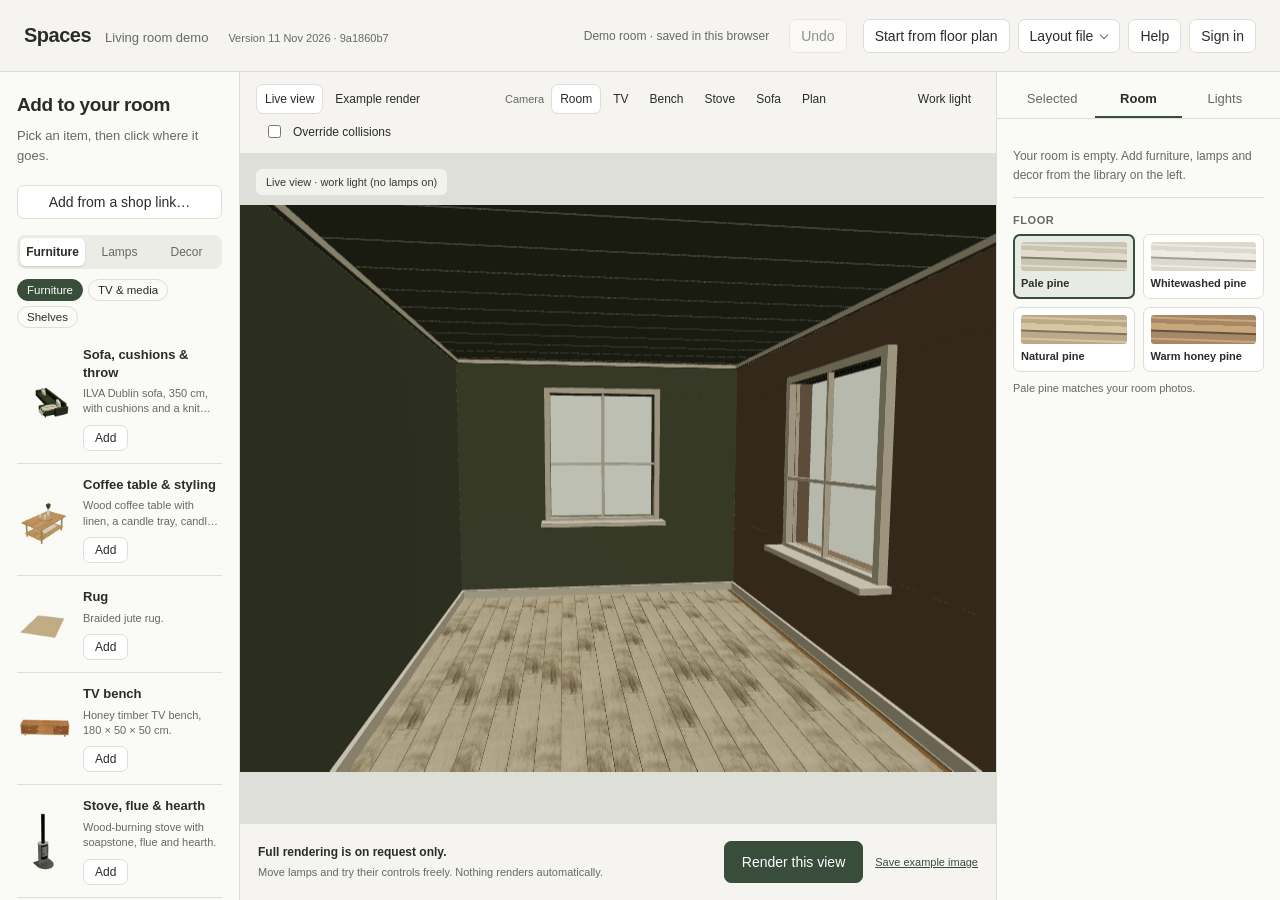
==== commit 98a33194: "Keep clear starting placements consistent with room constraints Co-Authored-By: Codex <noreply@opena" ====
--- a/index.html
+++ b/index.html
@@ -1,5 +1,5 @@
 <!doctype html>
-<html lang="en"><head><meta charset="utf-8"><meta name="viewport" content="width=device-width,initial-scale=1"><title>Spaces · Room planning demo</title><link rel="stylesheet" href="style.css?v=57cc8fe86023b126"><meta name="render-service" content="https://render.spaces.proto.dk:8443"></head>
+<html lang="en"><head><meta charset="utf-8"><meta name="viewport" content="width=device-width,initial-scale=1"><title>Spaces · Room planning demo</title><link rel="stylesheet" href="style.css?v=9a1860b7b5e82fbe"><meta name="render-service" content="https://render.spaces.proto.dk:8443"></head>
 <body>
 <header><div class="brand"><h1>Spaces</h1><span class="subtitle">Living room demo</span><button id="site-version" class="version" aria-label="Version and help"></button></div><div class="header-actions"><span id="save-status" role="status">Loading your room…</span><button id="undo" disabled>Undo</button><button id="generation-chip" hidden><progress max="1" value="0" aria-hidden="true"></progress><span></span></button><span id="private-project-label"></span><button id="project-save" hidden>Save project</button><button id="projects-open" hidden>My projects</button><details id="layout-menu" class="menu"><summary>Layout file</summary><div class="menu-items"><button id="export-layout">Export layout…</button><button id="import-layout">Import layout…</button><p>A portable copy of your room, lamps and camera.</p></div></details><button id="about-open">Help</button><button id="account-open" disabled>Sign in</button><input type="file" id="import-file" accept="application/json,.json" hidden></div></header>
 <main>
@@ -18,4 +18,4 @@
 <dialog id="group-dialog"><h2>Group items</h2><p>Choose the pieces that should move together. The current TV arrangement and items on the bench are selected to start.</p><label class="field"><span>Group name</span><input id="group-name" type="text" maxlength="80" value="TV arrangement"></label><div id="group-members" class="group-members"></div><p id="group-error" role="alert" hidden></p><p class="footnote">Grouping does not move anything. You can change members or ungroup later. Items attached to walls or the ceiling keep their mounting constraints.</p><div class="actions"><button id="group-cancel">Cancel</button><button id="group-save" class="primary">Save group</button></div></dialog>
 <dialog id="product-dialog"><button id="product-close" class="close" aria-label="Close product import">×</button><h2>Add furniture from a link</h2><p>Paste the exact product and variant link. Spaces checks the shared library first.</p><details id="product-experiments"><summary>Try saved sofa comparisons</summary><p>Load a preserved baseline or a completed experimental model without waiting for generation. Known shape defects remain. These tests do not replace the normal product model.</p><label class="field"><span>Saved comparison</span><select id="product-experiment"><option value="">Choose Dublin or Kingston</option></select></label><button id="product-experiment-open">Inspect saved model</button></details><label class="field"><span>Product link</span><input id="product-url" type="url" placeholder="https://www.ikea.com/…" maxlength="2048"></label><button id="product-resolve" class="primary">Find product</button><p id="product-message" role="status"></p><section id="product-generation" hidden><progress id="product-generation-progress" max="1" value="0" aria-label="Model generation progress"></progress><p id="product-generation-status" role="status"></p><p id="product-running-method" class="footnote"></p><div id="generation-source-photos" hidden></div><button id="product-generation-continue" hidden>Keep editing my room</button></section><section id="product-result" hidden><h3 id="product-name"></h3><p id="product-variant"></p><p id="product-method" class="footnote" hidden></p><div id="product-source-photos" hidden></div><p id="product-dimensions"></p><p id="product-lamp" hidden></p><p id="product-fabric" hidden></p><p id="product-credit" class="shared-credit" hidden></p><a id="product-reference" target="_blank" rel="noopener noreferrer">Open product reference</a><section id="product-shared" hidden><h3>Possible shared 3D matches — check the exact product</h3><p id="product-shared-intro"></p><div id="product-shared-list"></div><p id="product-shared-status" role="status"></p><p class="footnote">Found on Sketchfab, where modellers share them under licences that let Spaces use them with credit. Pick one only if it is the same product. Spaces resizes it to the shop's sizes and names its modeller wherever it shows the model.</p></section><section id="product-generate" hidden><details id="product-generate-options"><summary id="product-generate-summary">Generate another model for comparison</summary><div id="product-generate-form" hidden><div id="generate-own"><p>On the shop page, save the main product photo (right-click it and choose Save Image) and add it here with the product's sizes.</p><label class="field"><span>Product name</span><input id="generate-name" maxlength="160" autocomplete="off"></label><label class="field"><span>Product photo · PNG, JPEG or WebP, up to 8 MB</span><input id="generate-photo" type="file" accept="image/png,image/jpeg,image/webp"></label></div><p id="generate-page" hidden>Spaces uses the shop's own product photos. Check the sizes it found and add the missing ones.</p><div class="coordinates generate-sizes"><label class="field"><span>Width (cm)</span><input id="generate-width" type="number" min="1" max="1000" step="0.1" inputmode="decimal"></label><label class="field"><span>Depth (cm)</span><input id="generate-depth" type="number" min="1" max="1000" step="0.1" inputmode="decimal"></label><label class="field"><span>Height (cm)</span><input id="generate-height" type="number" min="1" max="1000" step="0.1" inputmode="decimal"></label></div></div><label class="field"><span>Generation method</span><select id="product-generation-method"><option value="baseline">Current generator</option><option value="fidelity-live-baseline-v1">Experimental · preserved development baseline</option><option value="fidelity-live-v1">Experimental · cushion, seat and arm test</option></select></label><p class="footnote">Experimental methods use up to two product views and the exact fabric sample when usable. Work may continue beyond 15 minutes, up to a 30-minute safety limit. Results may be worse; they stay separate from the normal link cache. Nothing starts until you click Generate.</p><button id="product-generate-start" class="primary">Generate 3D model</button><p id="product-generation-description" class="footnote">Generation runs on the Spaces M1, with no cloud service, and takes 15 to 25 minutes. It fetches the shop's photos and builds the shape from the one that best shows the whole item on a plain background; the others are kept for a new attempt if you report the model. Flat items such as rugs and prints are built from the photo in seconds instead; their photo must show the whole item straight on. You can close this window and keep editing your room meanwhile; full renders and preparing other product links wait until it finishes. The result is an AI approximation of the photo: check it carefully before adding it.</p></details></section><canvas id="product-preview" aria-label="Drag to inspect the product model" hidden></canvas><div class="actions"><button data-product-view="front">Front</button><button data-product-view="side">Side</button><button data-product-view="back">Back</button><button data-product-view="threeQuarter">Three-quarter</button></div><p class="footnote">Check the front, sides and back against the product reference. A correct size alone does not establish a correct shape or finish. A supplied 3D model is used as it is; a model generated from a photo is an AI approximation.</p><button id="product-prepare" hidden>Prepare 3D preview</button><button id="product-wrong" hidden>This model is wrong…</button><label id="product-review-label" hidden><input type="checkbox" id="product-review-check"> I checked the model, variant and dimensions against the product reference. No obvious defects remain.</label><div class="actions"><button id="product-add" class="primary" hidden disabled>Add to room &amp; save for reuse</button></div></section></dialog><dialog id="report-dialog"><button id="report-close" class="close" aria-label="Close report">×</button><h2>Report a wrong model</h2><p id="report-about"></p><form id="report-form"><fieldset class="report-problems"><legend>What is wrong?</legend><label><input type="checkbox" name="problem" value="parts"> Parts missing or extra, such as a leg</label><label><input type="checkbox" name="problem" value="shape"> Wrong shape</label><label><input type="checkbox" name="problem" value="surface"> Wrong surface or colour</label><label><input type="checkbox" name="problem" value="size"> Wrong size</label><label><input type="checkbox" name="problem" value="other"> Something else</label></fieldset><label class="field"><span>What did you notice? (optional)</span><textarea id="report-note" maxlength="1000" rows="3"></textarea></label><label id="report-again-label"><input type="checkbox" id="report-again"> Try again now, from another product photo or with another seed (15 to 25 minutes)</label><p class="footnote">The model is withdrawn from the shared library at once, so nobody else is given it; items already placed in a room stay until you remove them. Your report and the model's generation files are kept, so the cause can be found and fixed for every product. The generator itself is not retrained.</p><p id="report-message" role="status"></p><div class="actions"><button type="button" id="report-cancel">Cancel</button><button type="submit" class="primary" id="report-send">Send report</button></div></form></dialog><dialog id="account-dialog"><button id="account-close" class="close" aria-label="Close account">×</button><h2 id="account-title">Sign in to Spaces</h2><p>Your private projects and reference images stay with your Spaces account. Product models are stored in the separate shared library. <a href="privacy.html" target="_blank" rel="noopener noreferrer">Privacy</a>.</p><div id="account-modes" class="actions"><button data-account-mode="login" aria-pressed="true">Sign in</button><button data-account-mode="register">Create account</button><button data-account-mode="recover">Recover account</button></div><form id="account-form"><label class="field"><span>Username</span><input id="account-username" autocomplete="username" minlength="3" maxlength="40" required></label><label id="account-invitation-field" class="field" hidden><span>Invitation code</span><input id="account-invitation" autocomplete="off" maxlength="80"></label><label id="account-recovery-field" class="field" hidden><span>Recovery code</span><input id="account-recovery-input" autocomplete="off" maxlength="100"></label><section id="account-social"><p>Use your existing account. New Spaces accounts still need an invitation and a Spaces username.</p><div class="actions"><button type="button" data-social-provider="google" disabled>Continue with Google</button><button type="button" data-social-provider="apple" disabled>Continue with Apple</button></div><p id="account-social-status" class="footnote"></p></section><label class="field"><span>Password</span><input id="account-password" type="password" autocomplete="current-password" maxlength="256" required></label><button id="account-password-toggle" type="button" aria-controls="account-password" aria-pressed="false">Show password</button><label id="account-confirm-field" class="field" hidden><span>Repeat password</span><input id="account-confirm" type="password" autocomplete="new-password" maxlength="256"></label><p class="footnote">New passwords need at least 12 characters. Registration is invitation-only.</p><button id="account-submit" class="primary" type="submit">Sign in</button></form><section id="account-signed" hidden><p>Signed in as <strong id="account-user"></strong>.</p><div class="actions"><button id="account-logout">Sign out</button><button id="account-invite" hidden>Create invitation</button></div><p id="account-backup-status" class="footnote"></p><section id="account-social-links"><h3>Connected sign-in options</h3><p>Connect your provider here to keep using this same Spaces account and its private projects.</p><div class="actions"><button type="button" data-social-provider="google" disabled>Connect Google</button><button type="button" data-social-provider="apple" disabled>Connect Apple</button></div><p id="account-linked-status" class="footnote"></p></section><details id="account-sketchfab"><summary>Sketchfab</summary><p>Ready-made 3D models of many products are shared on Sketchfab. Sketchfab lets a model be downloaded only by someone with a free Sketchfab account, so Spaces uses your key when you choose one of those models. On Sketchfab, open Settings, then Password &amp; API, copy your API token and paste it here.</p><p id="account-sketchfab-status" class="footnote"></p><form id="account-sketchfab-form"><label class="field"><span>Sketchfab API token</span><input id="account-sketchfab-token" type="password" autocomplete="off" spellcheck="false" maxlength="64"></label><div class="actions"><button type="submit">Save key</button><button type="button" id="account-sketchfab-remove" hidden>Remove key</button></div></form><p class="footnote">Spaces keeps the key with your account, uses it only to download the models you choose, and never shows it again.</p></details><details id="account-password-options"><summary>Change password</summary><form id="account-password-form"><label class="field"><span>Current password</span><input id="account-current-password" type="password" autocomplete="current-password" maxlength="256" required></label><label class="field"><span>New password</span><input id="account-new-password" type="password" autocomplete="new-password" minlength="12" maxlength="256" required></label><button type="submit">Change password</button></form></details></section><section id="account-recovery" hidden><p>Save this code somewhere private. If you lose access to your sign-in method, it lets you recover your account without email. Spaces cannot show it again.</p><pre id="account-recovery-code"></pre><div class="actions"><button id="account-recovery-save">Download recovery code</button><button id="account-recovery-done" class="primary">I saved my code</button></div></section><p id="account-message" role="alert"></p></dialog>
 <dialog id="projects-dialog"><button id="projects-close" class="close" aria-label="Close projects">×</button><h2>My private projects</h2><p id="projects-message" role="status"></p><button id="project-refresh">Refresh</button><div id="project-list"></div><h3>Save a new project</h3><p>The current room becomes a private project. Once saved, its matching demo draft is cleared from this browser so it is not left visible after sign-out.</p><label class="field"><span>Project name</span><input id="project-name" maxlength="100" value="My room"></label><button id="project-create" class="primary">Save current room as new project</button><section id="project-detail" hidden><h3>Saved versions</h3><button id="project-versions">Show version history</button><div id="project-history"></div><h3>Private reference images</h3><p>These belong to this project. Uploading does not request a render or AI generation.</p><label class="field"><span>Add a PNG, JPEG or WebP image (up to 8 MB)</span><input id="project-upload" type="file" accept="image/png,image/jpeg,image/webp"></label><div id="project-references"></div><h3>Private renders</h3><div id="project-renders"></div></section></dialog>
-<div id="toast" role="status" hidden></div><script src="boot.js?v=57cc8fe86023b126" data-build="57cc8fe86023b126" data-backend="none" data-built="2026-11-11"></script><script type="module" src="app.js?v=57cc8fe86023b126"></script></body></html>
+<div id="toast" role="status" hidden></div><script src="boot.js?v=9a1860b7b5e82fbe" data-build="9a1860b7b5e82fbe" data-backend="none" data-built="2026-11-11"></script><script type="module" src="app.js?v=9a1860b7b5e82fbe"></script></body></html>
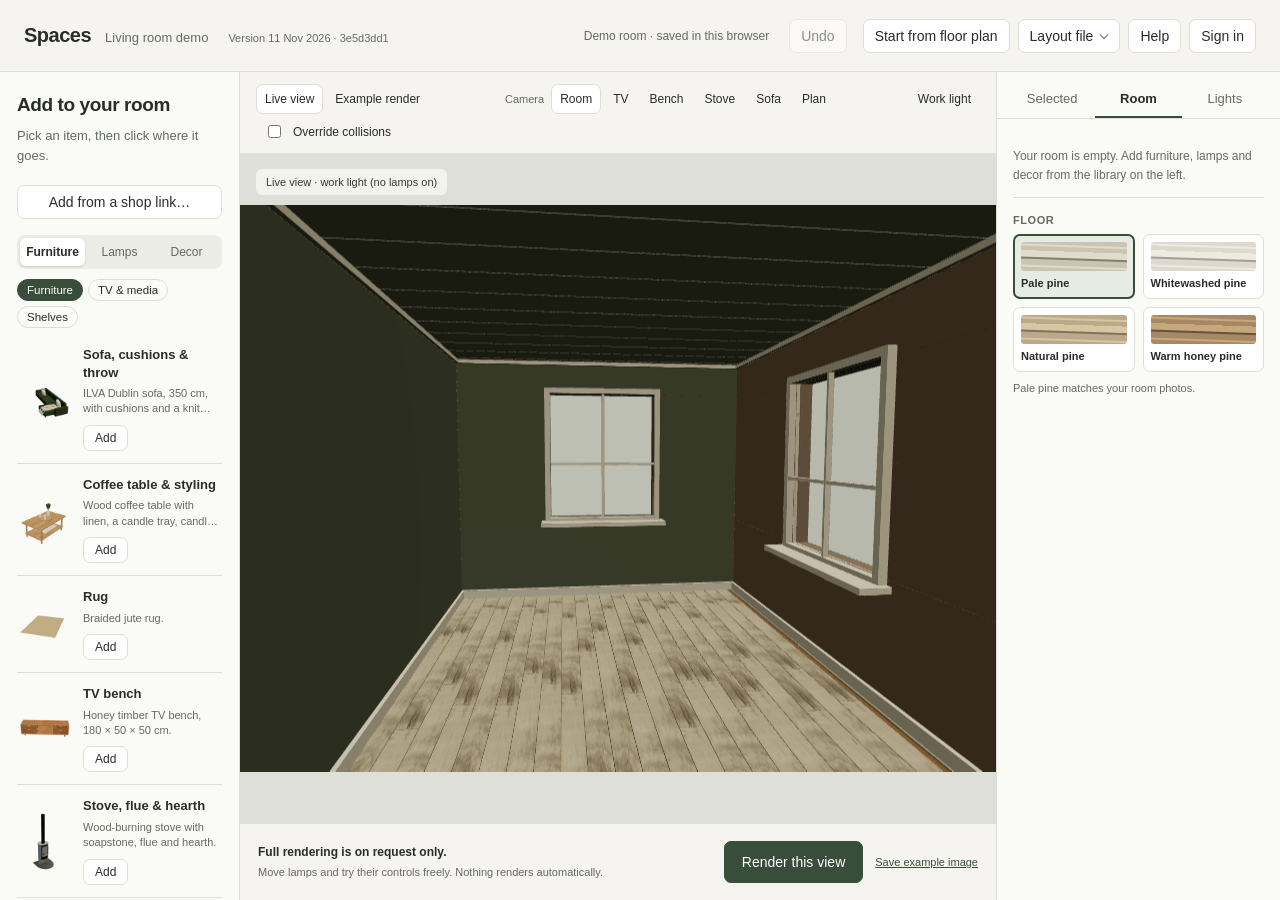
==== commit 27df757c: "Support rugs, furniture surfaces and lamp overhangs naturally Co-Authored-By: Codex <noreply@openai." ====
--- a/index.html
+++ b/index.html
@@ -1,5 +1,5 @@
 <!doctype html>
-<html lang="en"><head><meta charset="utf-8"><meta name="viewport" content="width=device-width,initial-scale=1"><title>Spaces · Room planning demo</title><link rel="stylesheet" href="style.css?v=9a1860b7b5e82fbe"><meta name="render-service" content="https://render.spaces.proto.dk:8443"></head>
+<html lang="en"><head><meta charset="utf-8"><meta name="viewport" content="width=device-width,initial-scale=1"><title>Spaces · Room planning demo</title><link rel="stylesheet" href="style.css?v=3e5d3dd166b92576"><meta name="render-service" content="https://render.spaces.proto.dk:8443"></head>
 <body>
 <header><div class="brand"><h1>Spaces</h1><span class="subtitle">Living room demo</span><button id="site-version" class="version" aria-label="Version and help"></button></div><div class="header-actions"><span id="save-status" role="status">Loading your room…</span><button id="undo" disabled>Undo</button><button id="generation-chip" hidden><progress max="1" value="0" aria-hidden="true"></progress><span></span></button><span id="private-project-label"></span><button id="project-save" hidden>Save project</button><button id="projects-open" hidden>My projects</button><details id="layout-menu" class="menu"><summary>Layout file</summary><div class="menu-items"><button id="export-layout">Export layout…</button><button id="import-layout">Import layout…</button><p>A portable copy of your room, lamps and camera.</p></div></details><button id="about-open">Help</button><button id="account-open" disabled>Sign in</button><input type="file" id="import-file" accept="application/json,.json" hidden></div></header>
 <main>
@@ -18,4 +18,4 @@
 <dialog id="group-dialog"><h2>Group items</h2><p>Choose the pieces that should move together. The current TV arrangement and items on the bench are selected to start.</p><label class="field"><span>Group name</span><input id="group-name" type="text" maxlength="80" value="TV arrangement"></label><div id="group-members" class="group-members"></div><p id="group-error" role="alert" hidden></p><p class="footnote">Grouping does not move anything. You can change members or ungroup later. Items attached to walls or the ceiling keep their mounting constraints.</p><div class="actions"><button id="group-cancel">Cancel</button><button id="group-save" class="primary">Save group</button></div></dialog>
 <dialog id="product-dialog"><button id="product-close" class="close" aria-label="Close product import">×</button><h2>Add furniture from a link</h2><p>Paste the exact product and variant link. Spaces checks the shared library first.</p><details id="product-experiments"><summary>Try saved sofa comparisons</summary><p>Load a preserved baseline or a completed experimental model without waiting for generation. Known shape defects remain. These tests do not replace the normal product model.</p><label class="field"><span>Saved comparison</span><select id="product-experiment"><option value="">Choose Dublin or Kingston</option></select></label><button id="product-experiment-open">Inspect saved model</button></details><label class="field"><span>Product link</span><input id="product-url" type="url" placeholder="https://www.ikea.com/…" maxlength="2048"></label><button id="product-resolve" class="primary">Find product</button><p id="product-message" role="status"></p><section id="product-generation" hidden><progress id="product-generation-progress" max="1" value="0" aria-label="Model generation progress"></progress><p id="product-generation-status" role="status"></p><p id="product-running-method" class="footnote"></p><div id="generation-source-photos" hidden></div><button id="product-generation-continue" hidden>Keep editing my room</button></section><section id="product-result" hidden><h3 id="product-name"></h3><p id="product-variant"></p><p id="product-method" class="footnote" hidden></p><div id="product-source-photos" hidden></div><p id="product-dimensions"></p><p id="product-lamp" hidden></p><p id="product-fabric" hidden></p><p id="product-credit" class="shared-credit" hidden></p><a id="product-reference" target="_blank" rel="noopener noreferrer">Open product reference</a><section id="product-shared" hidden><h3>Possible shared 3D matches — check the exact product</h3><p id="product-shared-intro"></p><div id="product-shared-list"></div><p id="product-shared-status" role="status"></p><p class="footnote">Found on Sketchfab, where modellers share them under licences that let Spaces use them with credit. Pick one only if it is the same product. Spaces resizes it to the shop's sizes and names its modeller wherever it shows the model.</p></section><section id="product-generate" hidden><details id="product-generate-options"><summary id="product-generate-summary">Generate another model for comparison</summary><div id="product-generate-form" hidden><div id="generate-own"><p>On the shop page, save the main product photo (right-click it and choose Save Image) and add it here with the product's sizes.</p><label class="field"><span>Product name</span><input id="generate-name" maxlength="160" autocomplete="off"></label><label class="field"><span>Product photo · PNG, JPEG or WebP, up to 8 MB</span><input id="generate-photo" type="file" accept="image/png,image/jpeg,image/webp"></label></div><p id="generate-page" hidden>Spaces uses the shop's own product photos. Check the sizes it found and add the missing ones.</p><div class="coordinates generate-sizes"><label class="field"><span>Width (cm)</span><input id="generate-width" type="number" min="1" max="1000" step="0.1" inputmode="decimal"></label><label class="field"><span>Depth (cm)</span><input id="generate-depth" type="number" min="1" max="1000" step="0.1" inputmode="decimal"></label><label class="field"><span>Height (cm)</span><input id="generate-height" type="number" min="1" max="1000" step="0.1" inputmode="decimal"></label></div></div><label class="field"><span>Generation method</span><select id="product-generation-method"><option value="baseline">Current generator</option><option value="fidelity-live-baseline-v1">Experimental · preserved development baseline</option><option value="fidelity-live-v1">Experimental · cushion, seat and arm test</option></select></label><p class="footnote">Experimental methods use up to two product views and the exact fabric sample when usable. Work may continue beyond 15 minutes, up to a 30-minute safety limit. Results may be worse; they stay separate from the normal link cache. Nothing starts until you click Generate.</p><button id="product-generate-start" class="primary">Generate 3D model</button><p id="product-generation-description" class="footnote">Generation runs on the Spaces M1, with no cloud service, and takes 15 to 25 minutes. It fetches the shop's photos and builds the shape from the one that best shows the whole item on a plain background; the others are kept for a new attempt if you report the model. Flat items such as rugs and prints are built from the photo in seconds instead; their photo must show the whole item straight on. You can close this window and keep editing your room meanwhile; full renders and preparing other product links wait until it finishes. The result is an AI approximation of the photo: check it carefully before adding it.</p></details></section><canvas id="product-preview" aria-label="Drag to inspect the product model" hidden></canvas><div class="actions"><button data-product-view="front">Front</button><button data-product-view="side">Side</button><button data-product-view="back">Back</button><button data-product-view="threeQuarter">Three-quarter</button></div><p class="footnote">Check the front, sides and back against the product reference. A correct size alone does not establish a correct shape or finish. A supplied 3D model is used as it is; a model generated from a photo is an AI approximation.</p><button id="product-prepare" hidden>Prepare 3D preview</button><button id="product-wrong" hidden>This model is wrong…</button><label id="product-review-label" hidden><input type="checkbox" id="product-review-check"> I checked the model, variant and dimensions against the product reference. No obvious defects remain.</label><div class="actions"><button id="product-add" class="primary" hidden disabled>Add to room &amp; save for reuse</button></div></section></dialog><dialog id="report-dialog"><button id="report-close" class="close" aria-label="Close report">×</button><h2>Report a wrong model</h2><p id="report-about"></p><form id="report-form"><fieldset class="report-problems"><legend>What is wrong?</legend><label><input type="checkbox" name="problem" value="parts"> Parts missing or extra, such as a leg</label><label><input type="checkbox" name="problem" value="shape"> Wrong shape</label><label><input type="checkbox" name="problem" value="surface"> Wrong surface or colour</label><label><input type="checkbox" name="problem" value="size"> Wrong size</label><label><input type="checkbox" name="problem" value="other"> Something else</label></fieldset><label class="field"><span>What did you notice? (optional)</span><textarea id="report-note" maxlength="1000" rows="3"></textarea></label><label id="report-again-label"><input type="checkbox" id="report-again"> Try again now, from another product photo or with another seed (15 to 25 minutes)</label><p class="footnote">The model is withdrawn from the shared library at once, so nobody else is given it; items already placed in a room stay until you remove them. Your report and the model's generation files are kept, so the cause can be found and fixed for every product. The generator itself is not retrained.</p><p id="report-message" role="status"></p><div class="actions"><button type="button" id="report-cancel">Cancel</button><button type="submit" class="primary" id="report-send">Send report</button></div></form></dialog><dialog id="account-dialog"><button id="account-close" class="close" aria-label="Close account">×</button><h2 id="account-title">Sign in to Spaces</h2><p>Your private projects and reference images stay with your Spaces account. Product models are stored in the separate shared library. <a href="privacy.html" target="_blank" rel="noopener noreferrer">Privacy</a>.</p><div id="account-modes" class="actions"><button data-account-mode="login" aria-pressed="true">Sign in</button><button data-account-mode="register">Create account</button><button data-account-mode="recover">Recover account</button></div><form id="account-form"><label class="field"><span>Username</span><input id="account-username" autocomplete="username" minlength="3" maxlength="40" required></label><label id="account-invitation-field" class="field" hidden><span>Invitation code</span><input id="account-invitation" autocomplete="off" maxlength="80"></label><label id="account-recovery-field" class="field" hidden><span>Recovery code</span><input id="account-recovery-input" autocomplete="off" maxlength="100"></label><section id="account-social"><p>Use your existing account. New Spaces accounts still need an invitation and a Spaces username.</p><div class="actions"><button type="button" data-social-provider="google" disabled>Continue with Google</button><button type="button" data-social-provider="apple" disabled>Continue with Apple</button></div><p id="account-social-status" class="footnote"></p></section><label class="field"><span>Password</span><input id="account-password" type="password" autocomplete="current-password" maxlength="256" required></label><button id="account-password-toggle" type="button" aria-controls="account-password" aria-pressed="false">Show password</button><label id="account-confirm-field" class="field" hidden><span>Repeat password</span><input id="account-confirm" type="password" autocomplete="new-password" maxlength="256"></label><p class="footnote">New passwords need at least 12 characters. Registration is invitation-only.</p><button id="account-submit" class="primary" type="submit">Sign in</button></form><section id="account-signed" hidden><p>Signed in as <strong id="account-user"></strong>.</p><div class="actions"><button id="account-logout">Sign out</button><button id="account-invite" hidden>Create invitation</button></div><p id="account-backup-status" class="footnote"></p><section id="account-social-links"><h3>Connected sign-in options</h3><p>Connect your provider here to keep using this same Spaces account and its private projects.</p><div class="actions"><button type="button" data-social-provider="google" disabled>Connect Google</button><button type="button" data-social-provider="apple" disabled>Connect Apple</button></div><p id="account-linked-status" class="footnote"></p></section><details id="account-sketchfab"><summary>Sketchfab</summary><p>Ready-made 3D models of many products are shared on Sketchfab. Sketchfab lets a model be downloaded only by someone with a free Sketchfab account, so Spaces uses your key when you choose one of those models. On Sketchfab, open Settings, then Password &amp; API, copy your API token and paste it here.</p><p id="account-sketchfab-status" class="footnote"></p><form id="account-sketchfab-form"><label class="field"><span>Sketchfab API token</span><input id="account-sketchfab-token" type="password" autocomplete="off" spellcheck="false" maxlength="64"></label><div class="actions"><button type="submit">Save key</button><button type="button" id="account-sketchfab-remove" hidden>Remove key</button></div></form><p class="footnote">Spaces keeps the key with your account, uses it only to download the models you choose, and never shows it again.</p></details><details id="account-password-options"><summary>Change password</summary><form id="account-password-form"><label class="field"><span>Current password</span><input id="account-current-password" type="password" autocomplete="current-password" maxlength="256" required></label><label class="field"><span>New password</span><input id="account-new-password" type="password" autocomplete="new-password" minlength="12" maxlength="256" required></label><button type="submit">Change password</button></form></details></section><section id="account-recovery" hidden><p>Save this code somewhere private. If you lose access to your sign-in method, it lets you recover your account without email. Spaces cannot show it again.</p><pre id="account-recovery-code"></pre><div class="actions"><button id="account-recovery-save">Download recovery code</button><button id="account-recovery-done" class="primary">I saved my code</button></div></section><p id="account-message" role="alert"></p></dialog>
 <dialog id="projects-dialog"><button id="projects-close" class="close" aria-label="Close projects">×</button><h2>My private projects</h2><p id="projects-message" role="status"></p><button id="project-refresh">Refresh</button><div id="project-list"></div><h3>Save a new project</h3><p>The current room becomes a private project. Once saved, its matching demo draft is cleared from this browser so it is not left visible after sign-out.</p><label class="field"><span>Project name</span><input id="project-name" maxlength="100" value="My room"></label><button id="project-create" class="primary">Save current room as new project</button><section id="project-detail" hidden><h3>Saved versions</h3><button id="project-versions">Show version history</button><div id="project-history"></div><h3>Private reference images</h3><p>These belong to this project. Uploading does not request a render or AI generation.</p><label class="field"><span>Add a PNG, JPEG or WebP image (up to 8 MB)</span><input id="project-upload" type="file" accept="image/png,image/jpeg,image/webp"></label><div id="project-references"></div><h3>Private renders</h3><div id="project-renders"></div></section></dialog>
-<div id="toast" role="status" hidden></div><script src="boot.js?v=9a1860b7b5e82fbe" data-build="9a1860b7b5e82fbe" data-backend="none" data-built="2026-11-11"></script><script type="module" src="app.js?v=9a1860b7b5e82fbe"></script></body></html>
+<div id="toast" role="status" hidden></div><script src="boot.js?v=3e5d3dd166b92576" data-build="3e5d3dd166b92576" data-backend="none" data-built="2026-11-11"></script><script type="module" src="app.js?v=3e5d3dd166b92576"></script></body></html>
